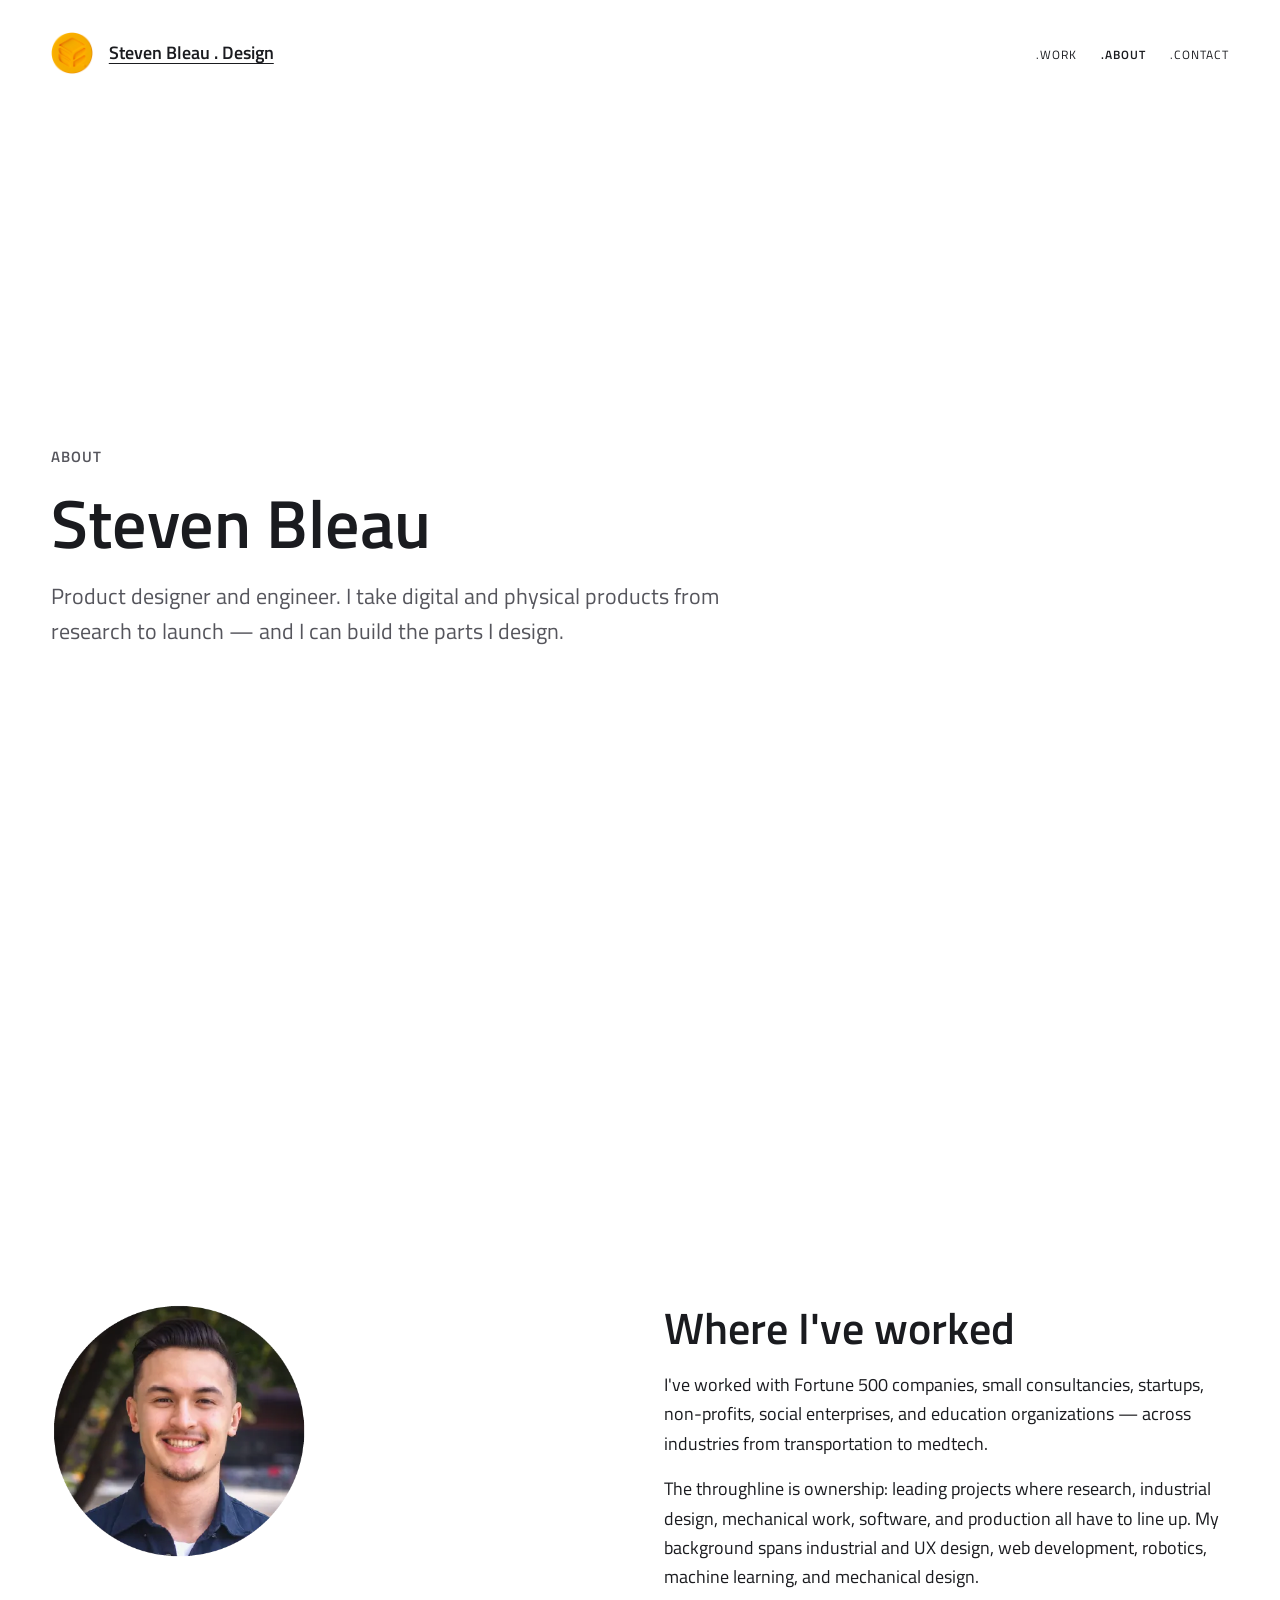
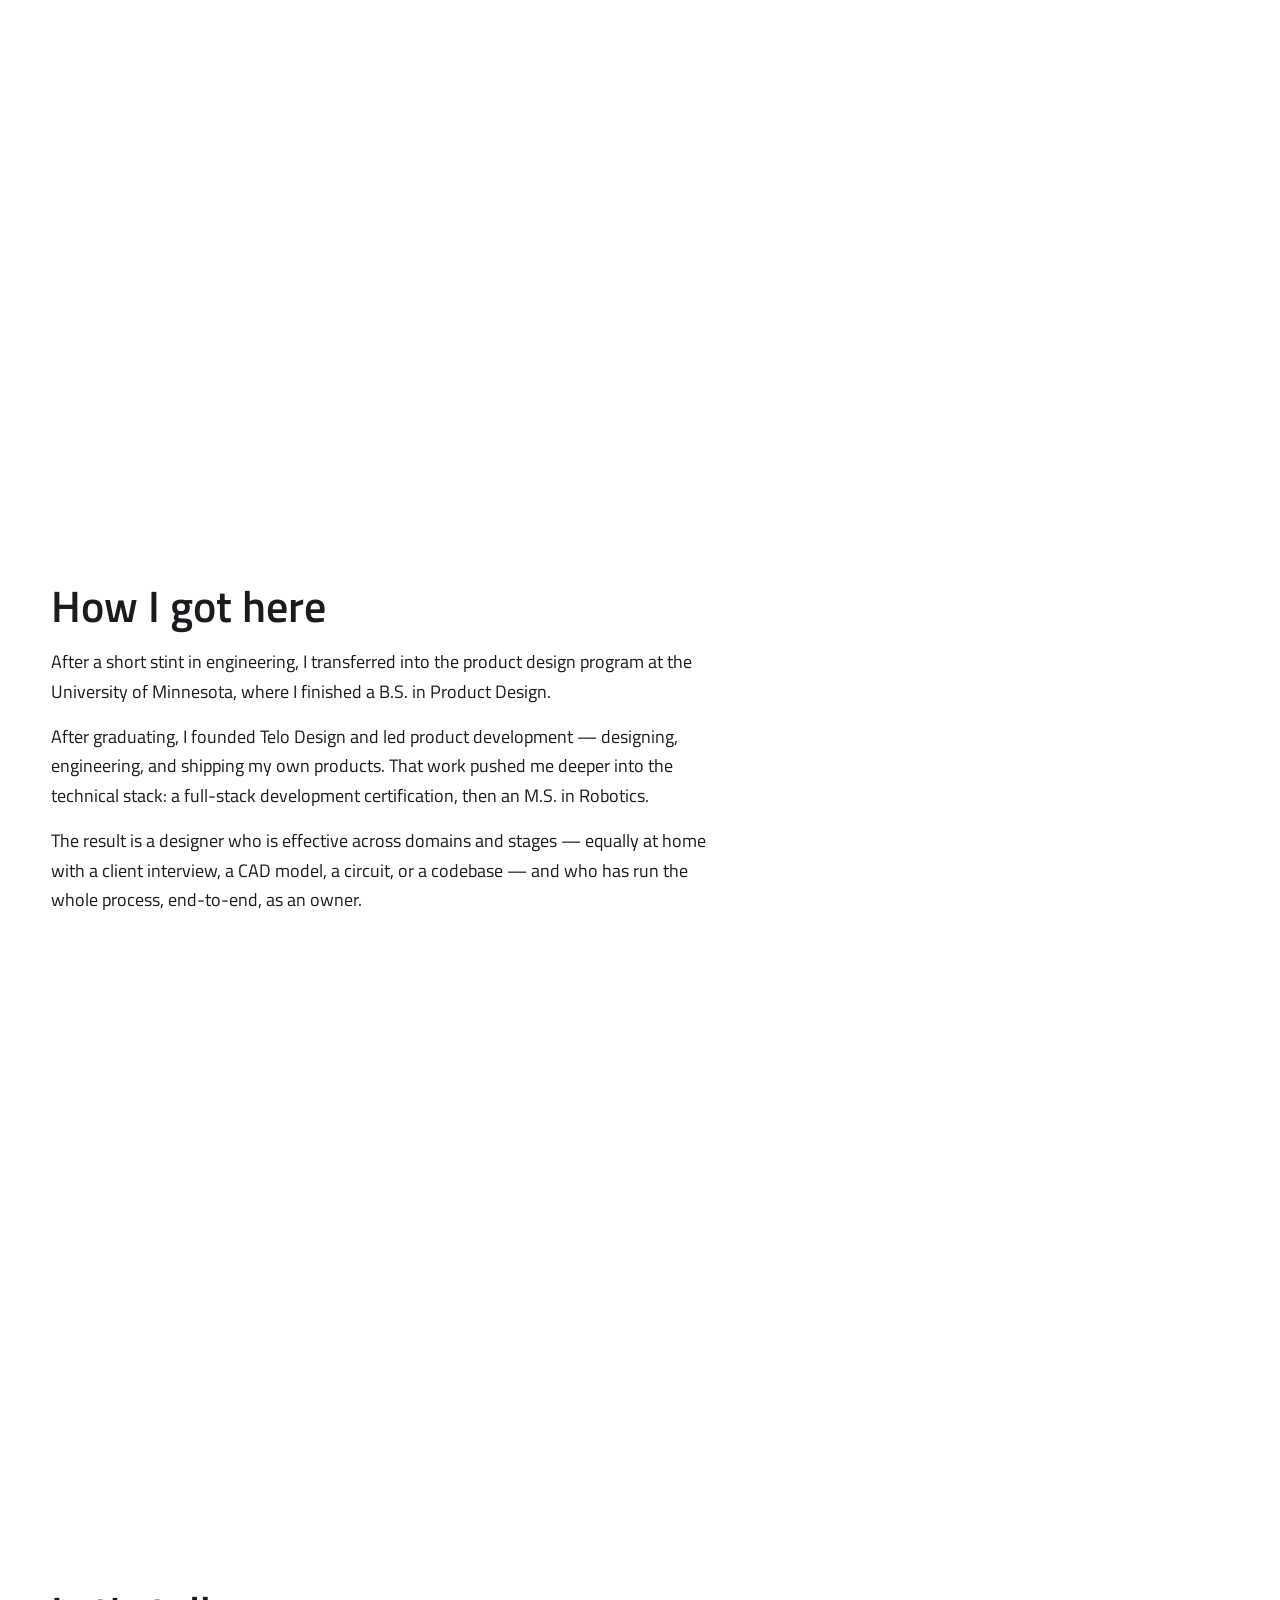
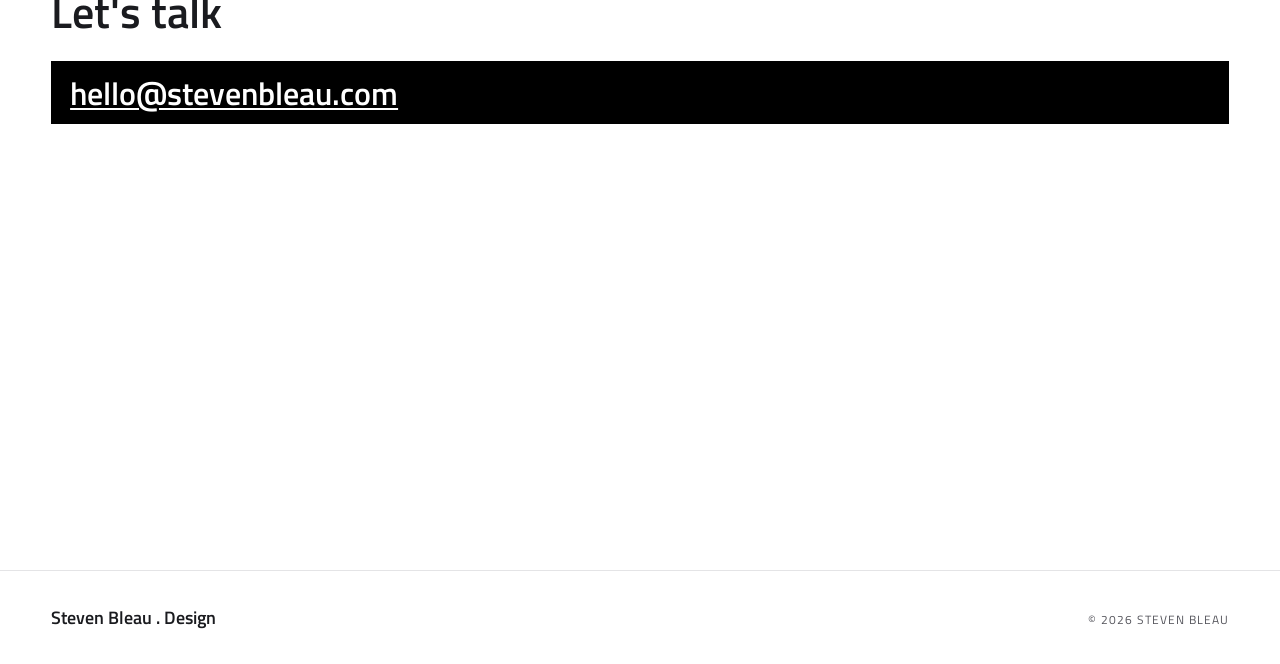
==== work/_archive/about-page/index.html @ 45e0d893 "Add new case studies and resources for Makerspaces Program and Y-Cane - Introduced new images for ca" ====
<!doctype html>
<html lang="en">
<head>
  <meta charset="utf-8">
  <meta name="viewport" content="width=device-width, initial-scale=1">
  <title>About — Steven Bleau</title>
  <meta name="description" content="Steven Bleau: product designer and engineer with a B.S. in Product Design, full-stack development certification, and an M.S. in Robotics. Founder of Telo Design.">
  <link rel="canonical" href="https://stevenbleau.com/about/">
  <meta name="theme-color" media="(prefers-color-scheme: light)" content="#ffffff">
  <meta name="theme-color" media="(prefers-color-scheme: dark)" content="#121114">
  <link rel="icon" type="image/webp" href="/assets/ui/logo.webp">
  <link rel="apple-touch-icon" href="/assets/ui/logo.webp">
  <meta property="og:type" content="profile">
  <meta property="og:site_name" content="Steven Bleau">
  <meta property="og:url" content="https://stevenbleau.com/about/">
  <meta property="og:title" content="About — Steven Bleau">
  <meta property="og:description" content="Product designer and engineer: B.S. Product Design, full-stack development, M.S. Robotics. Founder of Telo Design.">
  <meta property="og:image" content="https://stevenbleau.com/og-image.jpg">
  <meta name="twitter:card" content="summary_large_image">
  <link rel="preconnect" href="https://fonts.googleapis.com">
  <link rel="preconnect" href="https://fonts.gstatic.com" crossorigin>
  <link rel="stylesheet" href="https://fonts.googleapis.com/css2?family=Titillium+Web:wght@400;600&display=swap">
  <link rel="stylesheet" href="/css/style.css?v=3">
  <script src="/js/main.js?v=3" defer></script>
</head>
<body>
  <a class="skip-link" href="#main">Skip to content</a>

  <div class="wrap">
    <header class="site-header">
      <a class="wordmark" href="/">
        <img class="wordmark-mark" src="/assets/ui/logo.webp" width="180" height="180" alt="">
        <span>Steven Bleau . Design</span>
      </a>
      <nav class="site-nav" aria-label="Main">
        <ul>
          <li><a href="/#work">Work</a></li>
          <li><a href="/about/" aria-current="page">About</a></li>
          <li><a href="/#contact">Contact</a></li>
        </ul>
      </nav>
    </header>
  </div>

  <main id="main">
    <div class="wrap">
      <section class="hero">
        <p class="eyebrow">About</p>
        <h1>Steven Bleau</h1>
        <p class="lede">Product designer and engineer. I take digital and physical products from research to launch — and I can build the parts I design.</p>
      </section>

      <section aria-labelledby="career-title">
        <div class="split">
          <img class="portrait" src="/assets/ui/headshot.webp" width="401" height="401" loading="lazy"
               alt="Portrait of Steven Bleau">
          <div class="measure">
            <h2 id="career-title">Where I've worked</h2>
            <p>I've worked with Fortune 500 companies, small consultancies, startups, non-profits, social enterprises, and education organizations — across industries from transportation to medtech.</p>
            <p>The throughline is ownership: leading projects where research, industrial design, mechanical work, software, and production all have to line up. My background spans industrial and UX design, web development, robotics, machine learning, and mechanical design.</p>
          </div>
        </div>
      </section>

      <section aria-labelledby="path-title">
        <div class="measure">
          <h2 id="path-title">How I got here</h2>
          <p>After a short stint in engineering, I transferred into the product design program at the University of Minnesota, where I finished a B.S. in Product Design.</p>
          <p>After graduating, I founded Telo Design and led product development — designing, engineering, and shipping my own products. That work pushed me deeper into the technical stack: a full-stack development certification, then an M.S. in Robotics.</p>
          <p>The result is a designer who is effective across domains and stages — equally at home with a client interview, a CAD model, a circuit, or a codebase — and who has run the whole process, end-to-end, as an owner.</p>
        </div>
      </section>

      <section class="contact" aria-labelledby="contact-title">
        <h2 id="contact-title">Let's talk</h2>
        <!-- TODO: confirm preferred contact address -->
        <a class="big-link" href="mailto:hello@stevenbleau.com?subject=Saying%20hello">hello@stevenbleau.com</a>
      </section>
    </div>
  </main>

  <footer class="site-footer">
    <div class="wrap">
      <span class="wordmark">Steven Bleau . Design</span>
      <span class="meta">&copy; <span data-year>2026</span> Steven Bleau</span>
    </div>
  </footer>
</body>
</html>
---- css/style.css ----
/* Steven Bleau — Design
   Single stylesheet. Tokens in :root. 8px spacing scale. Titillium Web.
   Visual language matched to stevenbleau.design: monochrome black-on-white,
   square corners, gold (#f2a902) only on black surfaces (AA on black, not on white).
   Dark mode via prefers-color-scheme. Breakpoints only where content breaks. */

/* ---- Tokens ---- */
:root {
  --bg: #ffffff;
  --bg-raised: #ffffff;
  --fg: #1a1b1f;
  --muted: #55555c;
  --line: #e4e4e6;
  --block: #000000;      /* solid black panels (typed lines, buttons) */
  --block-fg: #ffffff;
  --gold: #f2a902;       /* only on --block or dark bg — fails AA on white */
  --accent: #1a1b1f;     /* links match text, underlined (live-site behavior) */

  /* 8px spacing scale */
  --s1: 0.5rem;
  --s2: 1rem;
  --s3: 1.5rem;
  --s4: 2rem;
  --s6: 3rem;
  --s8: 4rem;
  --s12: 6rem;

  /* Fluid type scale */
  --fs--1: clamp(0.84rem, 0.8rem + 0.15vw, 0.95rem);
  /* Small uppercase labels (nav, eyebrows, CTAs). 12px at the reference's
     ~1500px design width, scaling up so it stays legible on a large display. */
  --fs-label: clamp(0.75rem, 0.8vw, 1rem);
  --fs-0:  clamp(1rem, 0.95rem + 0.25vw, 1.1875rem);
  --fs-1:  clamp(1.2rem, 1.1rem + 0.4vw, 1.4rem);
  --fs-2:  clamp(1.45rem, 1.25rem + 0.9vw, 2rem);
  --fs-3:  clamp(1.8rem, 1.4rem + 1.8vw, 2.75rem);
  --fs-display: clamp(2.6rem, 1.9rem + 3.4vw, 4.25rem);

  --font-sans: "Titillium Web", system-ui, -apple-system, "Segoe UI", Roboto, "Helvetica Neue", Arial, sans-serif;
  --radius: 0;
  --wrap: 96rem; /* cards land ~744px, close to their 720px source width */
  /* 5rem = the 80px the reference site pads its header from the viewport edge */
  --gutter: clamp(1.25rem, 4vw, 5rem);
}

@media (prefers-color-scheme: dark) {
  :root {
    --bg: #121114;
    --bg-raised: #1a191e;
    --fg: #eceae6;
    --muted: #a3a0ab;
    --line: #2c2a32;
    --accent: #eceae6;
  }
}

/* ---- Base ---- */
*,
*::before,
*::after { box-sizing: border-box; }

html {
  -webkit-text-size-adjust: 100%;
}

html.js { scroll-behavior: smooth; scroll-snap-type: y mandatory; }

body {
  margin: 0;
  font-family: var(--font-sans);
  font-size: var(--fs-0);
  line-height: 1.6;
  color: var(--fg);
  background: var(--bg);
  -webkit-font-smoothing: antialiased;
}

h1, h2, h3, h4 {
  font-weight: 600;
  line-height: 1.15;
  text-wrap: balance;
  margin-block: 0 var(--s2);
}

h1 { font-size: var(--fs-display); }
h2 { font-size: var(--fs-3); }
h3 { font-size: var(--fs-2); }

p {
  margin-block: 0 var(--s2);
  text-wrap: pretty;
}

img {
  display: block;
  max-width: 100%;
  height: auto;
}

a {
  color: var(--accent);
  text-decoration: underline;
  text-decoration-thickness: 1px;
  text-underline-offset: 0.2em;
}

a:hover { text-decoration-thickness: 2px; }

:focus-visible {
  outline: 2px solid var(--fg);
  outline-offset: 3px;
}

::selection { background: var(--gold); color: #000; }

ul[class], ol[class] {
  list-style: none;
  margin: 0;
  padding: 0;
}

/* ---- Utilities ---- */
/* One centred column shared by header, content and footer, so everything sits
   on the same two alignment lines and leftover space is split evenly. Capped
   rather than full-bleed: on a very wide display an uncapped grid stretches the
   cards past their source image width and the prose past a readable measure.
   Only .hero-collage deliberately bleeds past this. */
.wrap {
  max-width: calc(var(--wrap) + var(--gutter) * 2);
  margin-inline: auto;
  padding-inline: var(--gutter);
}

/* Header and footer bars span the full viewport, one --gutter from each edge.
   The nav sits hard right; the brand lockup now floats bottom-right as a
   fixed widget. They deliberately do NOT share the content column's alignment
   line; the bars frame the page, the column holds the reading content. */
.wrap--bleed { max-width: none; }

.measure { max-width: 68ch; }

.visually-hidden {
  position: absolute;
  width: 1px; height: 1px;
  margin: -1px; padding: 0;
  overflow: hidden;
  clip: rect(0 0 0 0);
  white-space: nowrap;
  border: 0;
}

.eyebrow {
  font-size: var(--fs--1);
  font-weight: 600;
  letter-spacing: 1px;
  text-transform: uppercase;
  color: var(--muted);
  margin-block: 0 var(--s2);
}

.lede {
  font-size: var(--fs-1);
  color: var(--muted);
  max-width: 58ch;
}

.meta {
  font-size: var(--fs--1);
  color: var(--muted);
}

.skip-link {
  position: absolute;
  inset-inline-start: var(--s2);
  inset-block-start: -100%;
  background: var(--block);
  color: var(--block-fg);
  padding: var(--s1) var(--s2);
  z-index: 10;
}

.skip-link:focus { inset-block-start: var(--s2); }

/* ---- Header ---- */
/* The landing page has no header bar: navigation is the right-edge dot menu
   and the floating brand widget. Archived case-study pages still render the
   classic header (wordmark left, nav right); their styles live below. */
.site-header {
  display: flex;
  align-items: center;
  justify-content: space-between;
  flex-wrap: wrap;
  gap: var(--s1) var(--s3);
  padding-block: var(--s4);
}

/* Legacy header/footer lockup — used by the archived case pages. */
.wordmark {
  font-size: var(--fs-0);
  font-weight: 600; /* Titillium Web has no 500; 600 is its medium/semibold step */
  color: var(--fg);
  text-decoration: underline;
  text-decoration-thickness: 1px;
  text-underline-offset: 0.2em;
}

span.wordmark { text-decoration: none; }

a.wordmark {
  display: inline-flex;
  align-items: center;
  gap: var(--s2);
  text-decoration: none;
}

.wordmark-mark {
  width: clamp(2.25rem, 3.25vw, 4rem); /* ~56px at 1728 */
  height: auto;
  flex-shrink: 0;
}

a.wordmark span {
  text-decoration: underline;
  text-decoration-thickness: 1px;
  text-underline-offset: 0.2em;
}

a.wordmark:hover span { text-decoration-thickness: 2px; }

/* ---- Floating brand widget (bottom right, always visible) ---- */
/* Logo + "Steven Bleau . Design", locked to a fixed spot at the viewport's
   bottom-right corner. The gold mark floats free; the black box with white
   text belongs to the wordmark only, in the same language as the typed hero
   lines. Past the hero the wordmark condenses away (js/main.js toggles
   .is-condensed on scroll) and the mark alone keeps floating there; hovering
   or focusing the condensed mark expands the wordmark back out; clicking
   jumps home to the work gallery. */
.brand-float {
  --brand-logo-w: clamp(2.4rem, 3vw, 3rem);
  position: fixed;
  /* Shift the widget toward the edge so the logo's CENTER sits on the same
     line as the 14px dots' center (inset-end + half the logo width = gutter
     + half a dot). The expanded wordmark box simply extends leftward. */
  inset-inline-end: calc(var(--gutter) - var(--brand-logo-w) / 2 + 7px);
  inset-block-end: var(--gutter);
  z-index: 7;
  display: inline-flex;
  align-items: center;
  text-decoration: none;
}

.brand-float-mark {
  width: var(--brand-logo-w);
  height: auto;
  flex-shrink: 0;
  /* The mark sits over arbitrary page content (collage tiles, photos).
     A tight ring in the page bg color keeps it readable on any backdrop. */
  border-radius: 50%;
  box-shadow: 0 0 0 2px var(--bg);
}

.brand-float-text {
  display: inline-block;
  overflow: hidden;
  white-space: nowrap;
  max-width: 22em;
  opacity: 1;
  margin-inline-start: 0.6em;
  background: var(--block);
  color: var(--block-fg);
  font-size: var(--fs-0);
  font-weight: 600; /* Titillium Web has no 500; 600 is its medium/semibold step */
  padding: 0.2em 0.6em;
  text-decoration: underline;
  text-decoration-thickness: 0.06em;
  text-underline-offset: 0.08em;
  transition: max-width 0.35s ease, opacity 0.25s ease, margin-inline-start 0.35s ease, padding 0.35s ease;
}

/* Condensed: the wordmark and its box slide out, leaving only the mark. */
.brand-float.is-condensed .brand-float-text {
  max-width: 0;
  opacity: 0;
  margin-inline-start: 0;
  padding-inline: 0;
}

/* Hovering the floating mark expands the wordmark back out (same gold-on-black
   hover as the typed hero links). */
.brand-float:hover .brand-float-text,
.brand-float:focus-visible .brand-float-text {
  max-width: 22em;
  opacity: 1;
  margin-inline-start: 0.6em;
  padding-inline: 0.6em;
  color: var(--gold);
}

/* Over the hero collage the widget sits on top of the browsing dots. */
@media (max-width: 52rem) {
  .brand-float { --brand-logo-w: 2.25rem; }
}

.site-nav ul {
  display: flex;
  gap: var(--s3);
  list-style: none;
  margin: 0;
  padding: 0;
}

/* Near-black at weight 500, matching the reference — uppercase at this size is
   hard to read in the muted grey. Hover underlines rather than changing weight,
   which would shift the layout. */
.site-nav a {
  font-size: var(--fs-label);
  font-weight: 500;
  letter-spacing: 1px;
  text-transform: uppercase;
  color: var(--fg);
  text-decoration: none;
}

.site-nav a::before { content: "."; }

.site-nav a[aria-current="page"] { font-weight: 600; }

.site-nav a:hover,
.site-nav a:focus-visible {
  text-decoration: underline;
  text-decoration-thickness: 1px;
  text-underline-offset: 0.3em;
}

/* Five nav items need a tighter rhythm on small screens. */
@media (max-width: 52rem) {
  .site-nav ul { gap: var(--s2); }
}

/* ---- Sections ---- */
section { padding-block: var(--s6); }

/* Full-screen snap sections: each section fills the viewport and the page
   snaps section-to-section (scroll-snap-stop: always gives the threshold —
   a small scroll pops to the next section instead of drifting). The header
   overlays the hero and scrolls away with it, like the reference site. */
body > .wrap--bleed:first-of-type .site-header {
  position: absolute;
  inset-inline: 0;
  inset-block-start: 0;
  z-index: 5;
  padding-inline: var(--gutter);
}

.hero-collage,
main .wrap > section {
  scroll-snap-align: start;
  scroll-snap-stop: always;
}

.site-footer { scroll-snap-align: end; }

main .wrap > section {
  display: flex;
  flex-direction: column;
  justify-content: center;
  justify-content: safe center;
  min-height: 100vh;
  min-height: 100dvh;
}

/* ---- Horizontal snap rows ---- */
/* Card lists inside full-screen sections scroll sideways with a snap threshold
   and peek: neighbors are scaled/ducked back, the centered card pops toward
   the viewer (js/main.js toggles .is-focus via IntersectionObserver; with no
   JS everything renders at full size in a plain grid/stack). */
.work-list.work-list--h,
.edu.edu--h {
  display: flex;
  grid-template-columns: none;
  gap: var(--s6);
  overflow-x: auto;
  overscroll-behavior-x: contain;
  scroll-snap-type: x mandatory;
  scrollbar-width: none;
  padding-inline: calc((100% - var(--item-w)) / 2);
  padding-block: var(--s2);
}

.work-list--h { --item-w: min(64rem, 86vw); }
.edu--h { --item-w: min(26rem, 78vw); }

/* Slot pager (js/main.js builds one slot per card): click a slot to flip the
   strip to that card; the centered card's slot stays filled. offsetLeft is
   measured against the list, so it becomes the positioning ancestor. */
.work-list--h,
.edu--h { position: relative; }

.hsnap-slots {
  display: flex;
  justify-content: center;
  gap: 8px;
  margin-block-start: var(--s2);
}

.hsnap-slot {
  width: 40px;
  height: 6px;
  padding: 0;
  border: 1px solid var(--line);
  background: transparent;
  border-radius: var(--radius);
  cursor: pointer;
  transition: background 0.2s ease, border-color 0.2s ease;
}

.hsnap-slot.is-active {
  background: var(--block);
  border-color: var(--block);
}

.hsnap-slot:hover { border-color: var(--fg); }

.work-list--h::-webkit-scrollbar,
.edu--h::-webkit-scrollbar { display: none; }

.work-list--h > li,
.edu--h > li {
  flex: 0 0 var(--item-w);
  scroll-snap-align: center;
  transform: scale(0.88);
  opacity: 0.45;
  transition: transform 0.35s ease, opacity 0.35s ease;
}

.work-list--h > li.is-focus,
.edu--h > li.is-focus {
  transform: scale(1);
  opacity: 1;
}

/* Inside the snap row, work cards are always plate-beside-text at roomy widths. */
@media (min-width: 56rem) {
  .work-list--h .work-entry { grid-template-columns: 1fr 1fr; }
}

/* Focus ring on the keyboard-scrollable strip. */
.work-list--h:focus-visible,
.edu--h:focus-visible { outline: 2px solid var(--fg); outline-offset: 4px; }

/* ---- Hero: typed lines over full-bleed collage ---- */
/* Proportions taken from the reference site, which is laid out for a ~1500px
   viewport: 300x200 tiles, 5px gaps, 3 rows, 56px type, type 98px below the
   grid. Those are fixed pixels there, so the hero shrinks away on a large
   display. Here --tile-w drives all of them instead, so the composition is
   identical to the reference at 1500px and holds its proportions at any width.
   Every ratio below is literally <reference px> / 300. */
.hero-collage {
  --tile-w: clamp(260px, 20vw, 480px);
  --tile-gap: 5px;
  position: relative;
  height: 100vh;
  height: 100dvh;
  overflow: hidden;
  padding-block: 0;
}

/* Column-flow grid in a hidden-scrollbar strip: scrolls horizontally by
   touch/trackpad natively; main.js adds slow auto-scroll + mouse drag.
   The three rows share the hero's viewport height evenly, so the collage
   always fills the screen; images cover-crop into the resulting tiles. */
.collage {
  display: grid;
  grid-auto-flow: column;
  grid-template-rows: repeat(3, 1fr);
  grid-auto-columns: var(--tile-w);
  gap: var(--tile-gap);
  height: 100%;
  overflow-x: auto;
  overflow-y: hidden; /* tiles pop on hover; keep the strip from gaining a vertical scroll range */
  overscroll-behavior-x: contain;
  scrollbar-width: none;
}

.collage::-webkit-scrollbar { display: none; }

html.js .collage { cursor: grab; }
html.js .collage.dragging { cursor: grabbing; }

/* Mouse-accessible scrollbar for the continuous collage strip (js/main.js
   builds the thumb and keeps it synced with the auto-scroll + drag state). */
.hsb {
  position: absolute;
  inset-inline: var(--gutter);
  inset-block-end: var(--s1);
  height: 10px;
  background: rgba(0, 0, 0, 0.35);
  box-shadow: inset 0 0 0 1px rgba(255, 255, 255, 0.35);
  z-index: 4;
  cursor: pointer;
}

.hsb-thumb {
  height: 100%;
  min-width: 24px;
  background: var(--block-fg);
  cursor: grab;
}

.collage img {
  width: 100%;
  height: 100%;
  object-fit: cover;
  transition: transform 0.28s cubic-bezier(0.22, 1, 0.36, 1);
}

/* Gallery tiles: hover expands the shot a bit out of its cell; a tap/click
   opens the post modal (js/main.js). Drag-scroll still wins over a click. */
html.js .collage img { cursor: pointer; }

html.js .collage img:hover {
  position: relative;
  z-index: 2;
  transform: scale(1.045);
}

/* ---- Gallery post modal (Instagram-style) ---- */
.post-modal {
  position: fixed;
  inset: 0;
  z-index: 20;
  display: grid;
  place-items: center;
  padding: var(--gutter);
  background: rgba(0, 0, 0, 0.72);
  opacity: 0;
  transition: opacity 0.28s ease;
}

.post-modal.is-open { opacity: 1; }

.post-modal[hidden] { display: none; }

html.modal-open { overflow: hidden; }

.post-card {
  display: grid;
  grid-template-columns: minmax(0, 1.7fr) minmax(15rem, 1fr);
  width: min(64rem, 94vw);
  max-height: 90vh;
  background: var(--bg-raised);
  border: 1px solid var(--line);
  box-shadow: 0 24px 64px rgba(0, 0, 0, 0.35);
  transform: scale(0.965) translateY(14px);
  transition: transform 0.34s cubic-bezier(0.22, 1, 0.36, 1);
}

.post-modal.is-open .post-card { transform: none; }

.post-media {
  display: grid;
  place-items: center;
  background: #0b0b0d;
  min-width: 0;
}

.post-media img {
  width: 100%;
  height: 100%;
  max-height: 90vh;
  object-fit: contain;
}

.post-caption {
  display: flex;
  flex-direction: column;
  gap: var(--s2);
  padding: var(--s3);
  overflow: auto;
}

.post-handle {
  display: flex;
  align-items: center;
  justify-content: space-between;
  gap: var(--s2);
  font-size: var(--fs--1);
  font-weight: 600;
  letter-spacing: 1px;
  text-transform: uppercase;
  border-bottom: 1px solid var(--line);
  padding-block-end: var(--s1);
}

.post-close {
  font: inherit;
  font-size: var(--fs-1);
  line-height: 1;
  cursor: pointer;
  background: none;
  color: var(--fg);
  border: 1px solid var(--fg);
  border-radius: var(--radius);
  padding: 0.1em 0.55em 0.18em;
}

.post-close:hover,
.post-close:focus-visible {
  background: var(--block);
  border-color: var(--block);
  color: var(--gold);
}

.post-title { font-size: var(--fs-1); font-weight: 600; margin: 0; }

.post-text { color: var(--muted); margin: 0; }

.post-index {
  margin-block-start: auto;
  padding-block-start: var(--s2);
  font-size: var(--fs--1);
  letter-spacing: 1px;
  text-transform: uppercase;
  color: var(--muted);
}

@media (max-width: 40rem) {
  .post-card { grid-template-columns: 1fr; }
  .post-media img { max-height: 46vh; }
}

/* Reference geometry: block left edge at 35vw (tracks the viewport at every
   width — the old 28rem cap is what made it drift left on large displays),
   98px down from the top of the grid (98/300 of the tile width). */
.hero-type {
  position: absolute;
  /* Above the collage tiles' hover pop (z-index: 2 on .collage img): the
     typed lines always paint over expanded shots. Dots (6), brand widget
     (7), and the post modal (20) sit above it in turn. */
  z-index: 3;
  inset-block-start: calc(var(--tile-w) * 0.3267);
  inset-inline-start: 35vw;
  pointer-events: none; /* let drags through the transparent overlay box */
  transition: transform 0.35s ease, opacity 0.35s ease;
  transform-origin: center; /* browsing fade collapses into itself, in place */
}

/* Manual horizontal browsing of the collage clears the overlay type for
   good (js/main.js adds .browsing on the first wheel/touch/drag; nothing
   removes it until reload). The dot menu lives at the right edge
   permanently, not only while browsing. */
.hero-collage.browsing .hero-type {
  transform: scale(0.42);
  opacity: 0;
  pointer-events: none;
}

/* The lines opt back in for clicks normally; once faded for good they must
   not stay as invisible ghost-links over the collage. */
.hero-collage.browsing .typed-line { pointer-events: none; }

/* Pinned to the viewport's right edge and visible at all times, so the
   section jumps stay reachable anywhere on the page (same floating treatment
   as the brand widget). The bg ring keeps them legible over collage tiles. */
.dot-nav {
  position: fixed;
  inset-inline-end: var(--gutter);
  inset-block-start: 50%;
  translate: 0 -50%;
  z-index: 6;
  display: flex;
  flex-direction: column;
  gap: var(--s2);
}

.dot-nav a {
  display: block;
  width: 14px;
  height: 14px;
  border: 2px solid var(--fg);
  border-radius: 50%;
  background: var(--bg);
  text-decoration: none;
  opacity: 1;
  box-shadow: 0 0 0 2px var(--bg);
  transition: background 0.15s ease, border-color 0.15s ease, box-shadow 0.15s ease;
}

.dot-nav a:hover,
.dot-nav a:focus-visible {
  background: var(--fg);
  outline: none;
  box-shadow: 0 0 0 3px var(--bg), 0 0 0 5px var(--gold);
}

/* Current section (js/main.js scroll-spy marks the dot, click sets it too). */
.dot-nav a.is-active {
  background: var(--fg);
  box-shadow: 0 0 0 2px var(--bg), 0 0 0 4px var(--gold);
}

.hero-type .typed-line { pointer-events: auto; }

.typed {
  font-size: calc(var(--tile-w) * 0.1867); /* 56px at the reference's 300px tile */
  line-height: 1.4;
  color: var(--block-fg);
}

.typed-line {
  display: block;
  width: fit-content;
  background: var(--block);
  color: var(--block-fg);
  padding: 0.2em 0.6em;
  margin-block-end: 0.2em;
  text-decoration: none;
}

/* main.js sets [hidden] on lines it hasn't typed yet. Without this the rule
   above wins — author `display: block` beats the UA sheet's `[hidden]
   { display: none }` at equal specificity — and each pending line renders as
   an empty black box the size of its own padding. */
.typed-line[hidden] { display: none; }

a.typed-line {
  text-decoration: underline;
  text-decoration-thickness: 0.06em;
  text-underline-offset: 0.08em;
}

a.typed-line:hover,
a.typed-line:focus-visible {
  color: var(--gold);
  text-decoration-thickness: 0.1em;
}

a.typed-line:focus-visible {
  outline: none;
  box-shadow: inset 0 0 0 2px var(--gold);
}

.cursor::after {
  content: "|";
  animation: blink 0.8s infinite;
}

@keyframes blink {
  0%, 50% { opacity: 1; }
  51%, 100% { opacity: 0; }
}

/* Below ~832px there isn't room for a 35vw indent plus the longest line
   ("See what I've been up to" at 56px), so the type moves to the gutter and
   steps down proportionally to the viewport. */
@media (max-width: 52rem) {
  .hero-type { inset-inline-start: var(--gutter); }
  .typed { font-size: clamp(1.15rem, 6vw, 2.5rem); }
}

@media (max-width: 26rem) {
  .typed { font-size: clamp(1rem, 5.4vw, 1.6rem); }
}

/* ---- Buttons: black blocks, gold on hover (live-site language) ---- */
.hero-actions {
  display: flex;
  flex-wrap: wrap;
  gap: var(--s2);
  margin-block-start: var(--s4);
}

.btn {
  display: inline-block;
  font-weight: 600;
  text-decoration: none;
  padding: var(--s1) var(--s3);
  border: 1px solid var(--fg);
  color: var(--fg);
  background: var(--bg-raised);
}

.btn:hover { color: var(--gold); background: var(--block); border-color: var(--block); }

.btn--primary {
  background: var(--block);
  border-color: var(--block);
  color: var(--block-fg);
}

.btn--primary:hover { color: var(--gold); }

/* ---- Work showcase: stacked feature entries, one per case study ---- */
.work-list {
  display: grid;
  gap: var(--s8);
  margin-block-start: var(--s4);
}

.work-entry {
  display: grid;
  gap: var(--s3) var(--s6);
  align-items: center;
  color: inherit;
  text-decoration: none;
}

/* Mid widths: one card per row, image beside text. */
@media (min-width: 56rem) and (max-width: 74.99rem) {
  .work-entry { grid-template-columns: 3fr 2fr; }
}

/* Wide screens: 2-up card grid, so 4 entries read as 2x2 rather than 1x4.
   Each card stacks (image over text) since it's now only half the width. */
@media (min-width: 75rem) {
  .work-list {
    grid-template-columns: repeat(2, 1fr);
    gap: var(--s8) var(--s6);
  }
}

/* Direct child only — the logo inside .work-plate must not be cover-cropped. */
.work-entry > img {
  width: 100%;
  aspect-ratio: 3 / 2;
  object-fit: cover;
}

/* Logo plate: stands in for a cover image on gated entries. */
.work-plate {
  display: grid;
  place-items: center;
  aspect-ratio: 3 / 2;
  padding: 12%;
  background: #f1f1f3;
}

.work-plate--dark { background: #141414; }

.work-plate img {
  width: 100%;
  max-width: 22rem;
  height: auto;
}


.work-index {
  display: block;
  font-size: var(--fs-label);
  font-weight: 600;
  letter-spacing: 1px;
  text-transform: uppercase;
  color: var(--muted);
  margin-block-end: var(--s2);
}

.work-entry h3 {
  font-size: var(--fs-2);
  margin-block-end: var(--s2);
}

.work-entry .block {
  display: inline-block;
  background: var(--block);
  color: var(--block-fg);
  padding: 0.2em 0.6em;
  margin-inline-start: -0.6em; /* optically align text with the column edge */
}

.work-entry:hover .block,
.work-entry:focus-visible .block { color: var(--gold); }

.work-snapshot {
  display: block;
  color: var(--muted);
  max-width: 44ch;
  margin-block-end: var(--s3);
}

.work-cta {
  font-size: var(--fs-label);
  font-weight: 600;
  letter-spacing: 1px;
  text-transform: uppercase;
  color: var(--muted);
  text-decoration: underline;
  text-decoration-thickness: 1px;
  text-underline-offset: 0.2em;
}

.work-cta::before { content: "."; }

.work-entry:hover .work-cta { color: var(--fg); }

/* Text plate: stands in for a cover image where no public imagery exists. */
.work-plate--text { background: var(--block); }

.work-plate--text .plate-mark {
  font-size: var(--fs-2);
  font-weight: 600;
  letter-spacing: 2px;
  text-transform: uppercase;
  color: var(--block-fg);
}

/* Inline external link on non-card entries (e.g. live Telo site). */
.work-link {
  font-size: var(--fs-label);
  font-weight: 600;
  letter-spacing: 1px;
  text-transform: uppercase;
  color: var(--accent);
  text-decoration: underline;
  text-decoration-thickness: 1px;
  text-underline-offset: 0.2em;
}

.work-link:hover { text-decoration-thickness: 2px; }

/* ---- Education ---- */
.edu {
  display: grid;
  gap: var(--s4);
  margin-block-start: var(--s4);
  counter-reset: edu;
}

@media (min-width: 60rem) {
  .edu {
    grid-template-columns: repeat(3, 1fr);
    gap: var(--s6);
  }
}

.edu-item {
  border-top: 2px solid var(--fg);
  padding-block-start: var(--s2);
}

.edu-step {
  font-size: var(--fs-label);
  font-weight: 600;
  letter-spacing: 1px;
  text-transform: uppercase;
  color: var(--muted);
  margin-block: 0 var(--s1);
}

.edu-item h3 {
  font-size: var(--fs-1);
  margin-block-end: var(--s1);
}

.edu-item .meta { margin-block-end: var(--s1); }

.edu-item p:last-child {
  color: var(--muted);
  margin-block-end: 0;
}

.edu-note {
  font-size: var(--fs-1);
  max-width: 68ch;
  margin-block: var(--s4) 0;
}

/* ---- About ---- */
.split {
  display: grid;
  grid-template-columns: repeat(auto-fit, minmax(min(100%, 24rem), 1fr));
  gap: var(--s6);
  align-items: start;
}

.portrait {
  width: min(16rem, 60%);
}

/* Education merged into About: breathe between the intro split and the
   "How I got to full stack" snap row. */
.split + h3 {
  margin-block-start: var(--s8);
  font-size: var(--fs-2);
}

/* ---- Case study (only archived pages; styles kept for re-use later) ---- */
.context {
  display: grid;
  grid-template-columns: repeat(auto-fit, minmax(min(100%, 13rem), 1fr));
  gap: var(--s2) var(--s4);
  border-block: 1px solid var(--line);
  padding-block: var(--s3);
  margin-block: var(--s4) var(--s6);
}

.context dt {
  font-size: var(--fs--1);
  font-weight: 600;
  letter-spacing: 1px;
  text-transform: uppercase;
  color: var(--muted);
}

.context dd {
  margin: var(--s1) 0 0;
}

.case figure {
  margin-block: var(--s6);
}

.case figure img {
  width: 100%;
  border: 1px solid var(--line);
}

/* Portrait product shots: cap the height so a tall render doesn't push the
   article off-screen, and centre it in the text column. */
.case img.portrait {
  width: auto;
  max-height: min(34rem, 70vh);
  margin-inline: auto;
}

.case figcaption {
  font-size: var(--fs--1);
  color: var(--muted);
  margin-block-start: var(--s1);
}

.todo {
  color: var(--muted);
  font-style: italic;
}

/* ---- Password gate (js/gate.js) ---- */
.gate {
  display: grid;
  gap: var(--s2);
  justify-items: start;
  max-width: 24rem;
  border-block: 1px solid var(--line);
  padding-block: var(--s4);
  margin-block: var(--s4) var(--s6);
}

.gate label {
  font-size: var(--fs-label);
  font-weight: 600;
  letter-spacing: 1px;
  text-transform: uppercase;
  color: var(--muted);
}

.gate input {
  width: 100%;
  font: inherit;
  color: var(--fg);
  background: var(--bg);
  border: 1px solid var(--fg);
  border-radius: var(--radius);
  padding: var(--s1) var(--s2);
}

.gate button {
  font: inherit;
  font-weight: 600;
  cursor: pointer;
  color: var(--block-fg);
  background: var(--block);
  border: 1px solid var(--block);
  border-radius: var(--radius);
  padding: var(--s1) var(--s3);
}

.gate button:hover,
.gate button:focus-visible { color: var(--gold); }

.gated:focus { outline: none; }

/* ---- Footer / contact / next-nav ---- */
.contact h2 { margin-block-end: var(--s1); }

.contact .big-link {
  display: inline-block;
  font-size: var(--fs-2);
  font-weight: 600;
  background: var(--block);
  color: var(--block-fg);
  padding: 0.2em 0.6em;
  margin-block-start: var(--s2);
  text-decoration-thickness: 0.06em;
  text-underline-offset: 0.08em;
}

.contact .big-link:hover,
.contact .big-link:focus-visible {
  color: var(--gold);
  text-decoration-thickness: 0.1em;
}

.contact .big-link:focus-visible {
  outline: none;
  box-shadow: inset 0 0 0 2px var(--gold);
}

.next-nav {
  display: grid;
  grid-template-columns: repeat(auto-fit, minmax(min(100%, 16rem), 1fr));
  gap: var(--s3);
  border-top: 1px solid var(--line);
  margin-block-start: var(--s8);
  padding-block-start: var(--s4);
}

.next-nav a {
  display: block;
  text-decoration: none;
  font-weight: 600;
  font-size: var(--fs-1);
}

.next-nav .meta { display: block; margin-block-end: var(--s1); }

.site-footer {
  border-top: 1px solid var(--line);
  margin-block-start: var(--s8);
  padding-block: var(--s4);
}

.site-footer .wrap {
  display: flex;
  align-items: baseline;
  justify-content: space-between;
  flex-wrap: wrap;
  gap: var(--s1) var(--s3);
}

.site-footer .meta {
  font-size: var(--fs-label);
  letter-spacing: 1px;
  text-transform: uppercase;
}

/* ---- Motion ---- */
@media (prefers-reduced-motion: reduce) {
  html.js { scroll-behavior: auto; }

  *,
  *::before,
  *::after {
    transition-duration: 0.01ms !important;
    animation-duration: 0.01ms !important;
    animation-iteration-count: 1 !important;
  }
}
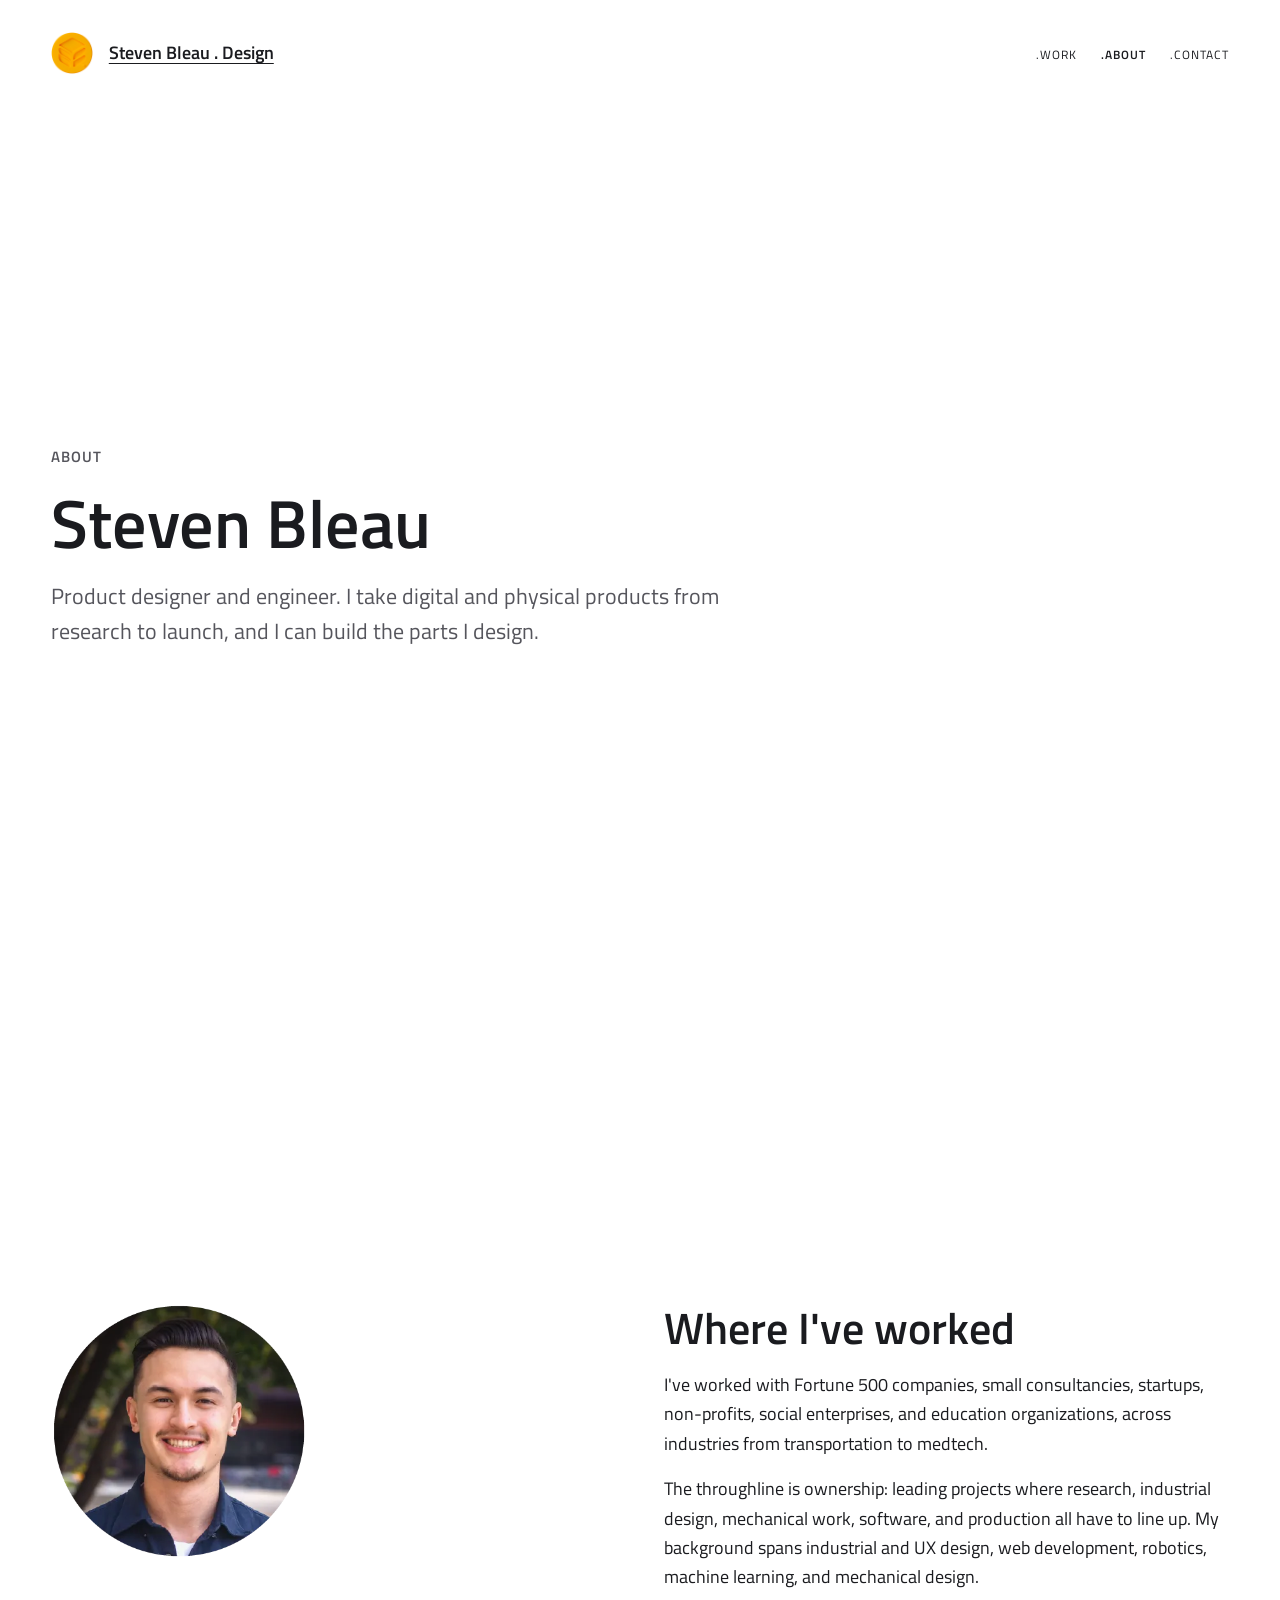
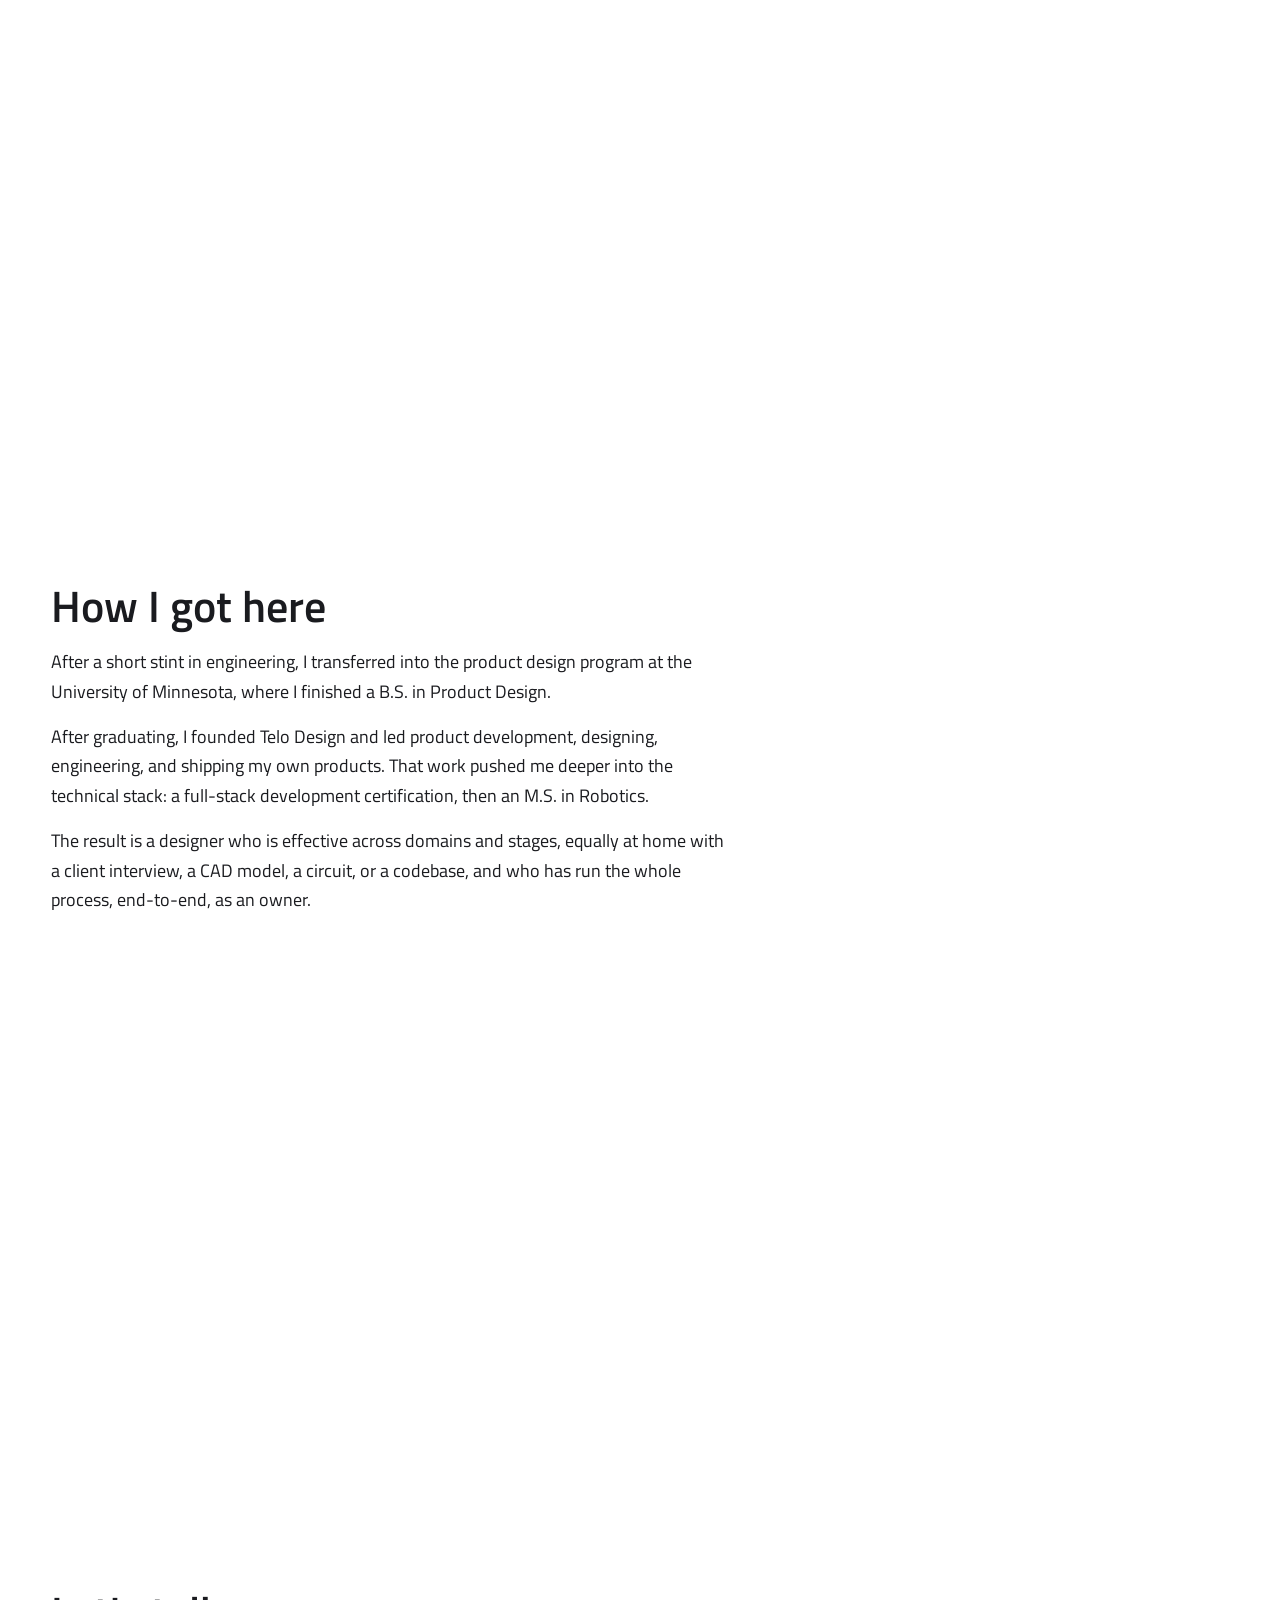
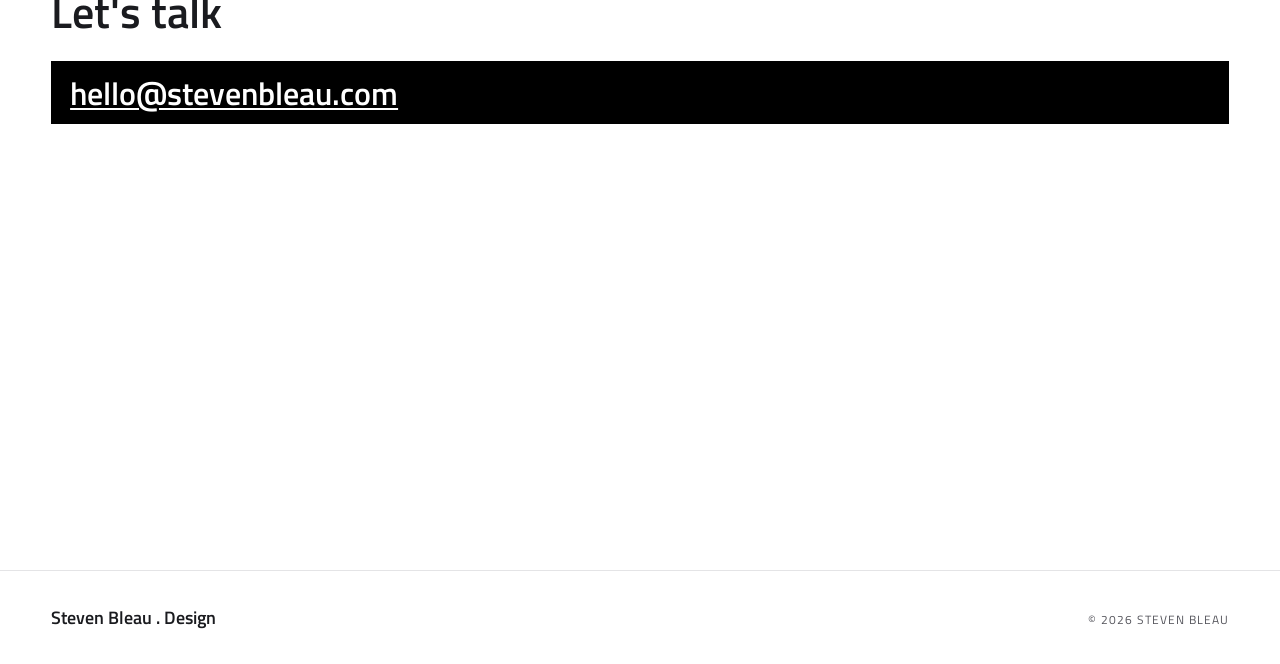
==== commit 656af0e3: "Replace em dashes across site copy with commas and middot title separators" ====
--- a/work/_archive/about-page/index.html
+++ b/work/_archive/about-page/index.html
@@ -3,40 +3,40 @@
 <head>
   <meta charset="utf-8">
   <meta name="viewport" content="width=device-width, initial-scale=1">
-  <title>About — Steven Bleau</title>
+  <title>About · Steven Bleau</title>
   <meta name="description" content="Steven Bleau: product designer and engineer with a B.S. in Product Design, full-stack development certification, and an M.S. in Robotics. Founder of Telo Design.">
   <link rel="canonical" href="https://stevenbleau.com/about/">
   <meta name="theme-color" media="(prefers-color-scheme: light)" content="#ffffff">
   <meta name="theme-color" media="(prefers-color-scheme: dark)" content="#121114">
-  <link rel="icon" type="image/webp" href="/assets/ui/logo.webp">
-  <link rel="apple-touch-icon" href="/assets/ui/logo.webp">
+  <link rel="icon" type="image/webp" href="../../../assets/ui/logo.webp">
+  <link rel="apple-touch-icon" href="../../../assets/ui/logo.webp">
   <meta property="og:type" content="profile">
   <meta property="og:site_name" content="Steven Bleau">
   <meta property="og:url" content="https://stevenbleau.com/about/">
-  <meta property="og:title" content="About — Steven Bleau">
+  <meta property="og:title" content="About · Steven Bleau">
   <meta property="og:description" content="Product designer and engineer: B.S. Product Design, full-stack development, M.S. Robotics. Founder of Telo Design.">
   <meta property="og:image" content="https://stevenbleau.com/og-image.jpg">
   <meta name="twitter:card" content="summary_large_image">
   <link rel="preconnect" href="https://fonts.googleapis.com">
   <link rel="preconnect" href="https://fonts.gstatic.com" crossorigin>
   <link rel="stylesheet" href="https://fonts.googleapis.com/css2?family=Titillium+Web:wght@400;600&display=swap">
-  <link rel="stylesheet" href="/css/style.css?v=3">
-  <script src="/js/main.js?v=3" defer></script>
+  <link rel="stylesheet" href="../../../css/style.css?v=3">
+  <script src="../../../js/main.js?v=3" defer></script>
 </head>
 <body>
   <a class="skip-link" href="#main">Skip to content</a>
 
   <div class="wrap">
     <header class="site-header">
-      <a class="wordmark" href="/">
-        <img class="wordmark-mark" src="/assets/ui/logo.webp" width="180" height="180" alt="">
+      <a class="wordmark" href="../../../index.html">
+        <img class="wordmark-mark" src="../../../assets/ui/logo.webp" width="180" height="180" alt="">
         <span>Steven Bleau . Design</span>
       </a>
       <nav class="site-nav" aria-label="Main">
         <ul>
-          <li><a href="/#work">Work</a></li>
-          <li><a href="/about/" aria-current="page">About</a></li>
-          <li><a href="/#contact">Contact</a></li>
+          <li><a href="../../../index.html#work">Work</a></li>
+          <li><a href="../about-page/" aria-current="page">About</a></li>
+          <li><a href="../../../index.html#contact">Contact</a></li>
         </ul>
       </nav>
     </header>
@@ -47,16 +47,16 @@
       <section class="hero">
         <p class="eyebrow">About</p>
         <h1>Steven Bleau</h1>
-        <p class="lede">Product designer and engineer. I take digital and physical products from research to launch — and I can build the parts I design.</p>
+        <p class="lede">Product designer and engineer. I take digital and physical products from research to launch, and I can build the parts I design.</p>
       </section>
 
       <section aria-labelledby="career-title">
         <div class="split">
-          <img class="portrait" src="/assets/ui/headshot.webp" width="401" height="401" loading="lazy"
+          <img class="portrait" src="../../../assets/ui/headshot.webp" width="401" height="401" loading="lazy"
                alt="Portrait of Steven Bleau">
           <div class="measure">
             <h2 id="career-title">Where I've worked</h2>
-            <p>I've worked with Fortune 500 companies, small consultancies, startups, non-profits, social enterprises, and education organizations — across industries from transportation to medtech.</p>
+            <p>I've worked with Fortune 500 companies, small consultancies, startups, non-profits, social enterprises, and education organizations, across industries from transportation to medtech.</p>
             <p>The throughline is ownership: leading projects where research, industrial design, mechanical work, software, and production all have to line up. My background spans industrial and UX design, web development, robotics, machine learning, and mechanical design.</p>
           </div>
         </div>
@@ -66,8 +66,8 @@
         <div class="measure">
           <h2 id="path-title">How I got here</h2>
           <p>After a short stint in engineering, I transferred into the product design program at the University of Minnesota, where I finished a B.S. in Product Design.</p>
-          <p>After graduating, I founded Telo Design and led product development — designing, engineering, and shipping my own products. That work pushed me deeper into the technical stack: a full-stack development certification, then an M.S. in Robotics.</p>
-          <p>The result is a designer who is effective across domains and stages — equally at home with a client interview, a CAD model, a circuit, or a codebase — and who has run the whole process, end-to-end, as an owner.</p>
+          <p>After graduating, I founded Telo Design and led product development, designing, engineering, and shipping my own products. That work pushed me deeper into the technical stack: a full-stack development certification, then an M.S. in Robotics.</p>
+          <p>The result is a designer who is effective across domains and stages, equally at home with a client interview, a CAD model, a circuit, or a codebase, and who has run the whole process, end-to-end, as an owner.</p>
         </div>
       </section>
 
--- a/css/style.css
+++ b/css/style.css
@@ -1,4 +1,4 @@
-/* Steven Bleau — Design
+/* Steven Bleau, Design
    Single stylesheet. Tokens in :root. 8px spacing scale. Titillium Web.
    Visual language matched to stevenbleau.design: monochrome black-on-white,
    square corners, gold (#f2a902) only on black surfaces (AA on black, not on white).
@@ -13,7 +13,7 @@
   --line: #e4e4e6;
   --block: #000000;      /* solid black panels (typed lines, buttons) */
   --block-fg: #ffffff;
-  --gold: #f2a902;       /* only on --block or dark bg — fails AA on white */
+  --gold: #f2a902;       /* only on --block or dark bg, fails AA on white */
   --accent: #1a1b1f;     /* links match text, underlined (live-site behavior) */
 
   /* 8px spacing scale */
@@ -194,7 +194,7 @@
   padding-block: var(--s4);
 }
 
-/* Legacy header/footer lockup — used by the archived case pages. */
+/* Legacy header/footer lockup, used by the archived case pages. */
 .wordmark {
   font-size: var(--fs-0);
   font-weight: 600; /* Titillium Web has no 500; 600 is its medium/semibold step */
@@ -253,10 +253,6 @@
   width: var(--brand-logo-w);
   height: auto;
   flex-shrink: 0;
-  /* The mark sits over arbitrary page content (collage tiles, photos).
-     A tight ring in the page bg color keeps it readable on any backdrop. */
-  border-radius: 50%;
-  box-shadow: 0 0 0 2px var(--bg);
 }
 
 .brand-float-text {
@@ -309,7 +305,7 @@
   padding: 0;
 }
 
-/* Near-black at weight 500, matching the reference — uppercase at this size is
+/* Near-black at weight 500, matching the reference, uppercase at this size is
    hard to read in the muted grey. Hover underlines rather than changing weight,
    which would shift the layout. */
 .site-nav a {
@@ -341,8 +337,7 @@
 section { padding-block: var(--s6); }
 
 /* Full-screen snap sections: each section fills the viewport and the page
-   snaps section-to-section (scroll-snap-stop: always gives the threshold —
-   a small scroll pops to the next section instead of drifting). The header
+   snaps section-to-section (scroll-snap-stop: always gives the threshold,    a small scroll pops to the next section instead of drifting). The header
    overlays the hero and scrolls away with it, like the reference site. */
 body > .wrap--bleed:first-of-type .site-header {
   position: absolute;
@@ -444,6 +439,25 @@
   .work-list--h .work-entry { grid-template-columns: 1fr 1fr; }
 }
 
+/* Currently on wide screens (MacBook Pro fullscreen): media stacked over text
+   in a single card, left-flush at 78% of the column so the ducked next card
+   peeks in from the right, the whitespace itself signals "scroll sideways for
+   more". The plate caps at 50dvh so heading + plate + text below all fit one
+   screen without scrolling. */
+@media (min-width: 75rem) {
+  #currently .work-list--h {
+    --item-w: 78%;
+    padding-inline: 0;
+  }
+  #currently .work-list--h > li { scroll-snap-align: start; }
+  #currently .work-list--h .work-entry { grid-template-columns: 1fr; }
+  /* Explicit height, not aspect-ratio + max-height: the latter makes the
+     box shrink its width to height x 3/2 when capped, leaving the plate a
+     narrow island instead of the full card width. */
+  #currently .work-plate { aspect-ratio: auto; height: min(46dvh, calc(100dvh - 470px)); }
+  #currently .work-snapshot { max-width: 72ch; }
+}
+
 /* Focus ring on the keyboard-scrollable strip. */
 .work-list--h:focus-visible,
 .edu--h:focus-visible { outline: 2px solid var(--fg); outline-offset: 4px; }
@@ -507,18 +521,23 @@
   cursor: grab;
 }
 
-.collage img {
+.collage img,
+.collage video {
   width: 100%;
   height: 100%;
   object-fit: cover;
   transition: transform 0.28s cubic-bezier(0.22, 1, 0.36, 1);
 }
 
+.collage video { background: #000; }
+
 /* Gallery tiles: hover expands the shot a bit out of its cell; a tap/click
    opens the post modal (js/main.js). Drag-scroll still wins over a click. */
-html.js .collage img { cursor: pointer; }
-
-html.js .collage img:hover {
+html.js .collage img,
+html.js .collage video { cursor: pointer; }
+
+html.js .collage img:hover,
+html.js .collage video:hover {
   position: relative;
   z-index: 2;
   transform: scale(1.045);
@@ -564,7 +583,8 @@
   min-width: 0;
 }
 
-.post-media img {
+.post-media img,
+.post-media video {
   width: 100%;
   height: 100%;
   max-height: 90vh;
@@ -630,7 +650,7 @@
 }
 
 /* Reference geometry: block left edge at 35vw (tracks the viewport at every
-   width — the old 28rem cap is what made it drift left on large displays),
+   width, the old 28rem cap is what made it drift left on large displays),
    98px down from the top of the grid (98/300 of the tile width). */
 .hero-type {
   position: absolute;
@@ -718,8 +738,8 @@
 }
 
 /* main.js sets [hidden] on lines it hasn't typed yet. Without this the rule
-   above wins — author `display: block` beats the UA sheet's `[hidden]
-   { display: none }` at equal specificity — and each pending line renders as
+   above wins, author `display: block` beats the UA sheet's `[hidden]
+   { display: none }` at equal specificity, and each pending line renders as
    an empty black box the size of its own padding. */
 .typed-line[hidden] { display: none; }
 
@@ -819,7 +839,7 @@
   }
 }
 
-/* Direct child only — the logo inside .work-plate must not be cover-cropped. */
+/* Direct child only, the logo inside .work-plate must not be cover-cropped. */
 .work-entry > img {
   width: 100%;
   aspect-ratio: 3 / 2;
@@ -841,6 +861,36 @@
   width: 100%;
   max-width: 22rem;
   height: auto;
+}
+
+/* Video plate: an autoplaying, muted product video fills the 3:2 cover.
+   The brand logo sits on a solid chip so it stays legible over any frame,
+   in either color scheme. Playback is driven by IntersectionObserver
+   (js/main.js) so it only runs while on screen and off under reduced motion. */
+.work-plate--video {
+  position: relative;
+  padding: 0;
+  overflow: hidden;
+  background: #141414;
+}
+
+.work-plate--video video {
+  position: absolute;
+  inset: 0;
+  width: 100%;
+  height: 100%;
+  object-fit: cover;
+}
+
+.work-plate--video .work-plate-logo {
+  position: absolute;
+  inset-block-end: 1rem;
+  inset-inline-start: 1rem;
+  width: min(9rem, 46%);
+  max-width: none;
+  height: auto;
+  padding: 0.55rem 0.85rem;
+  background: #ffffff;
 }
 
 
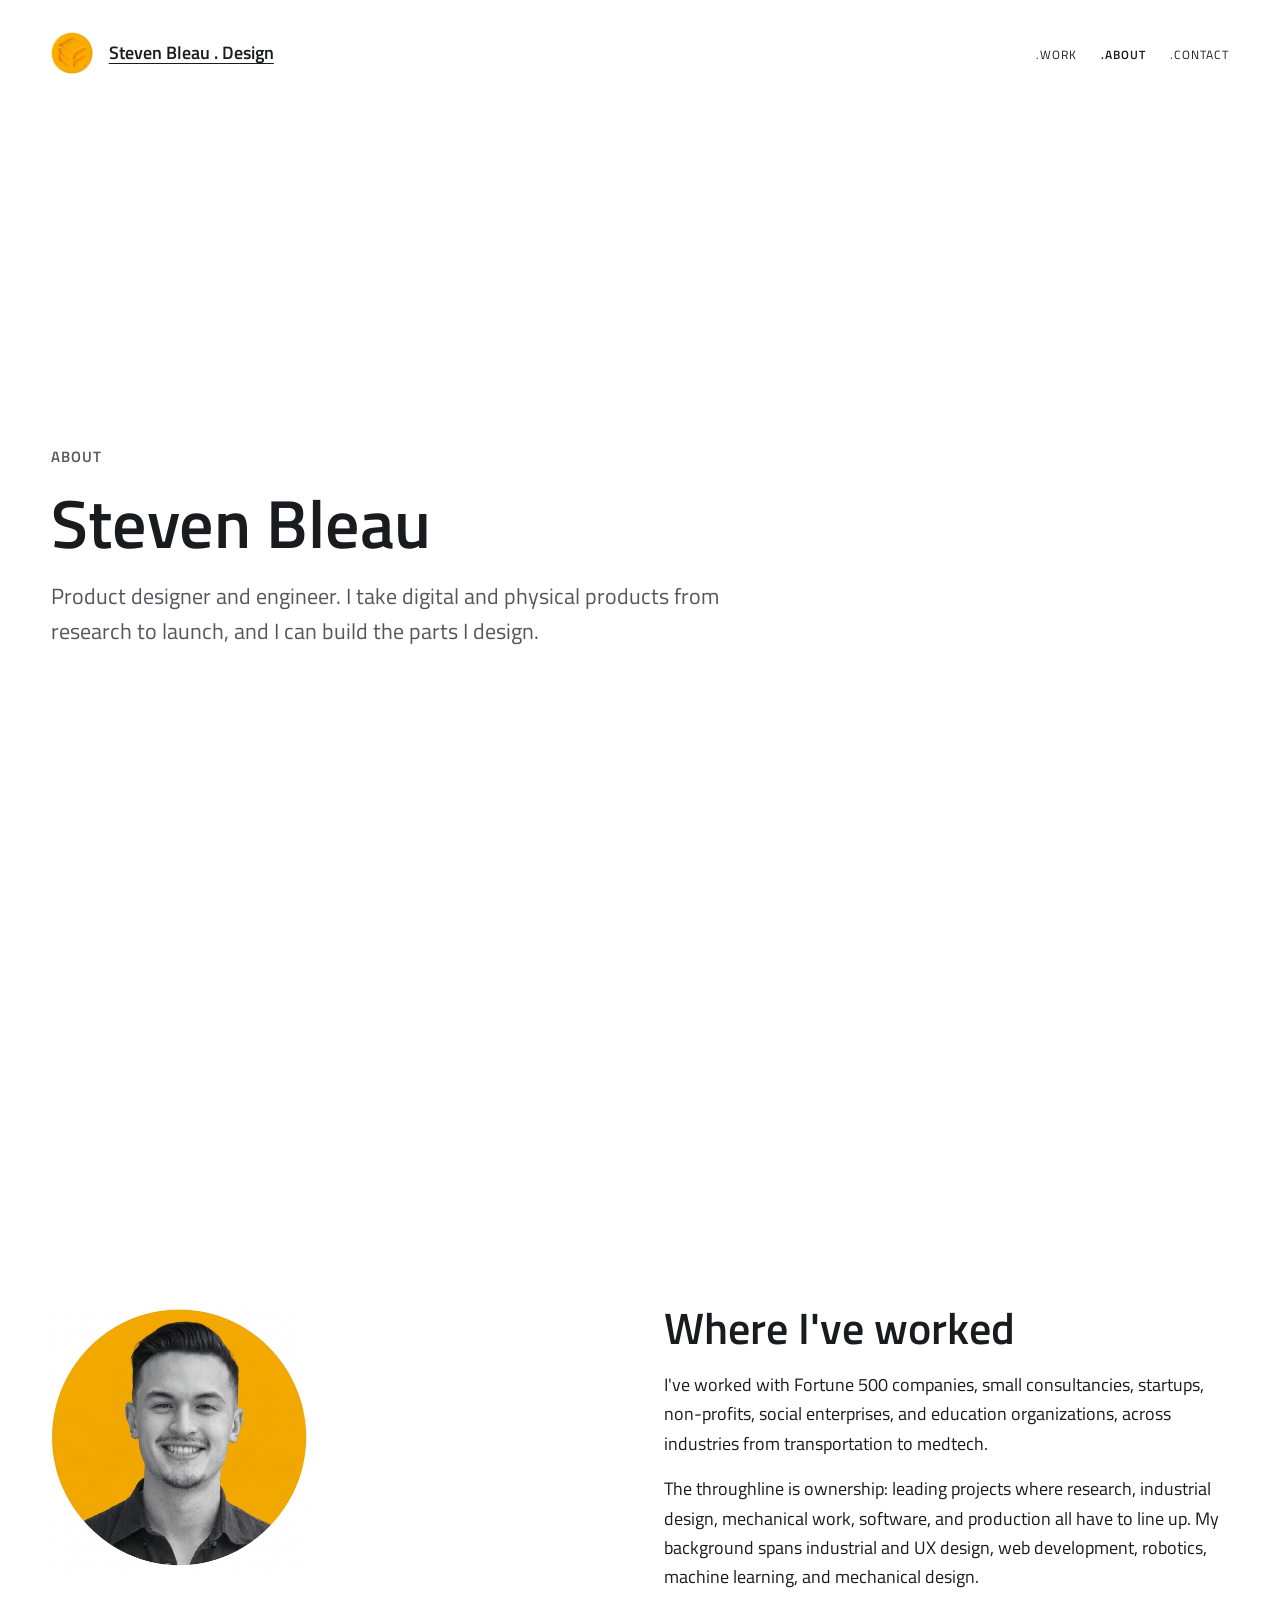
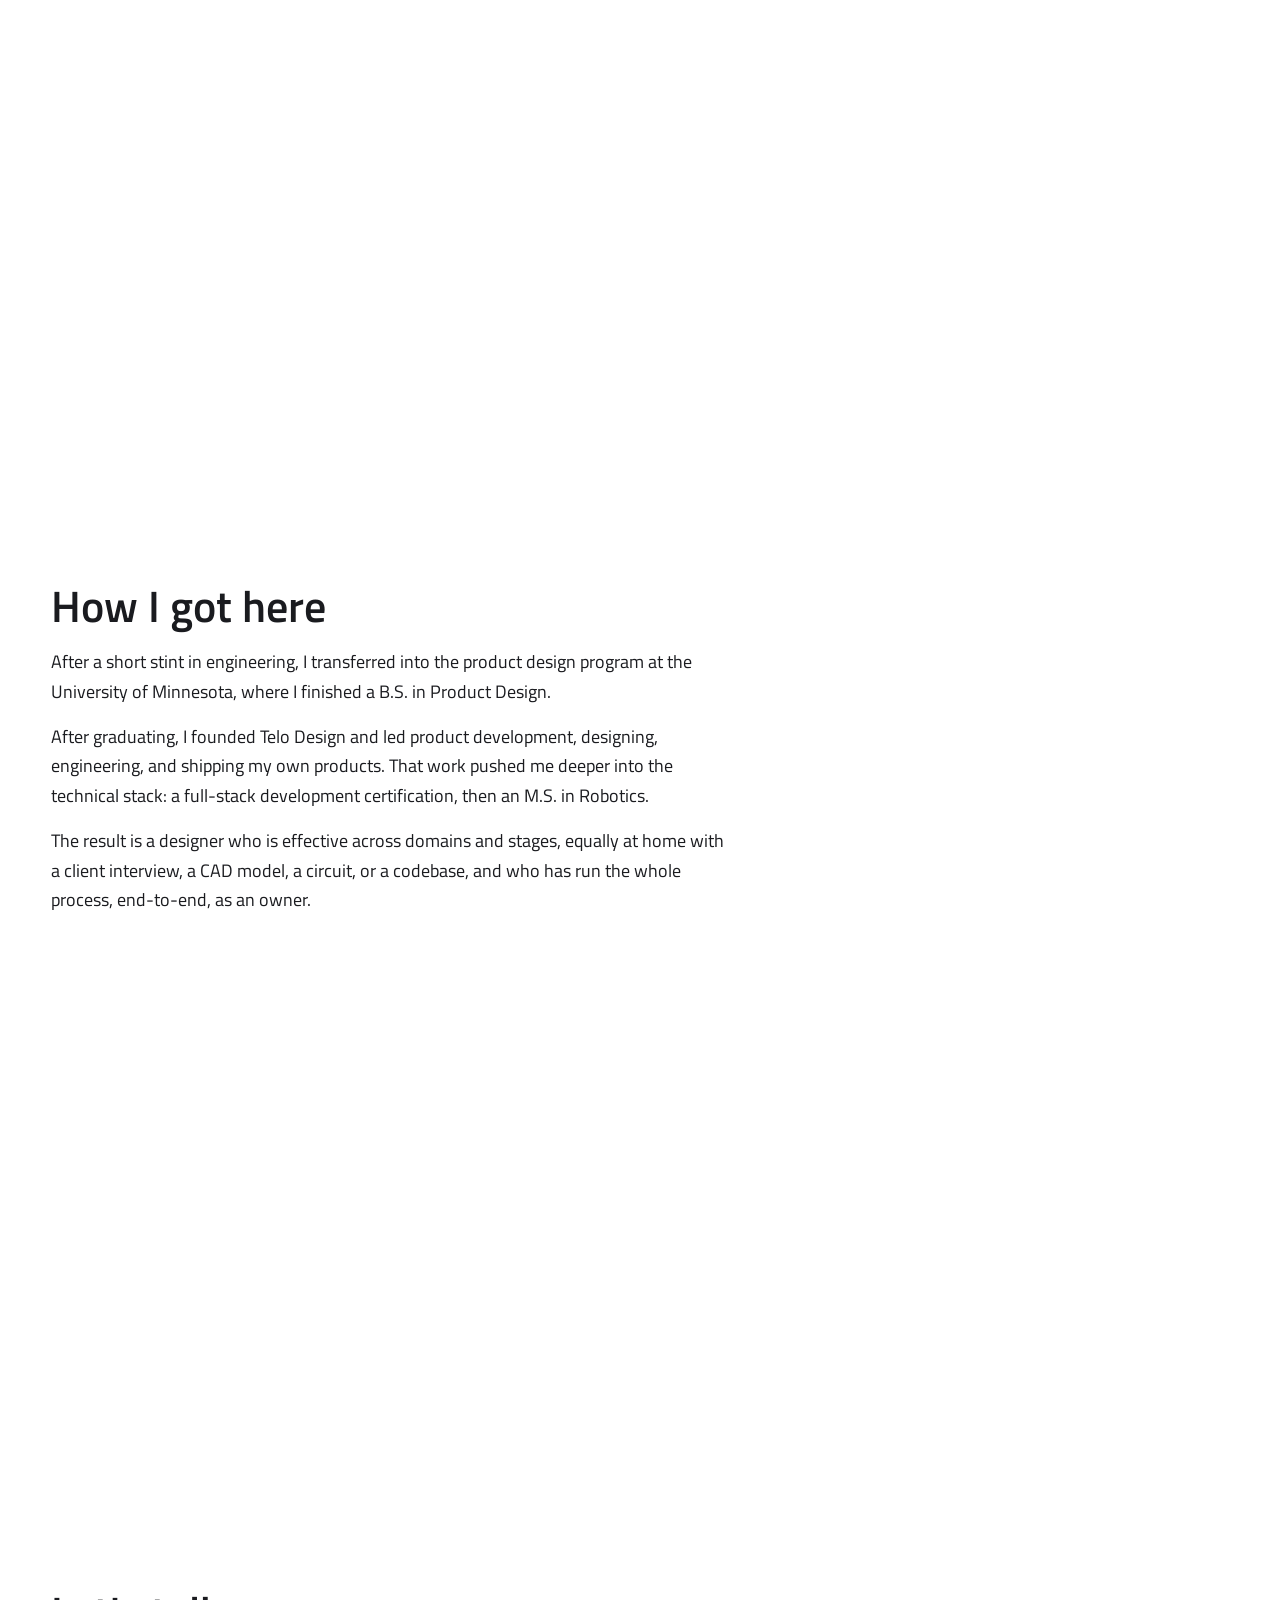
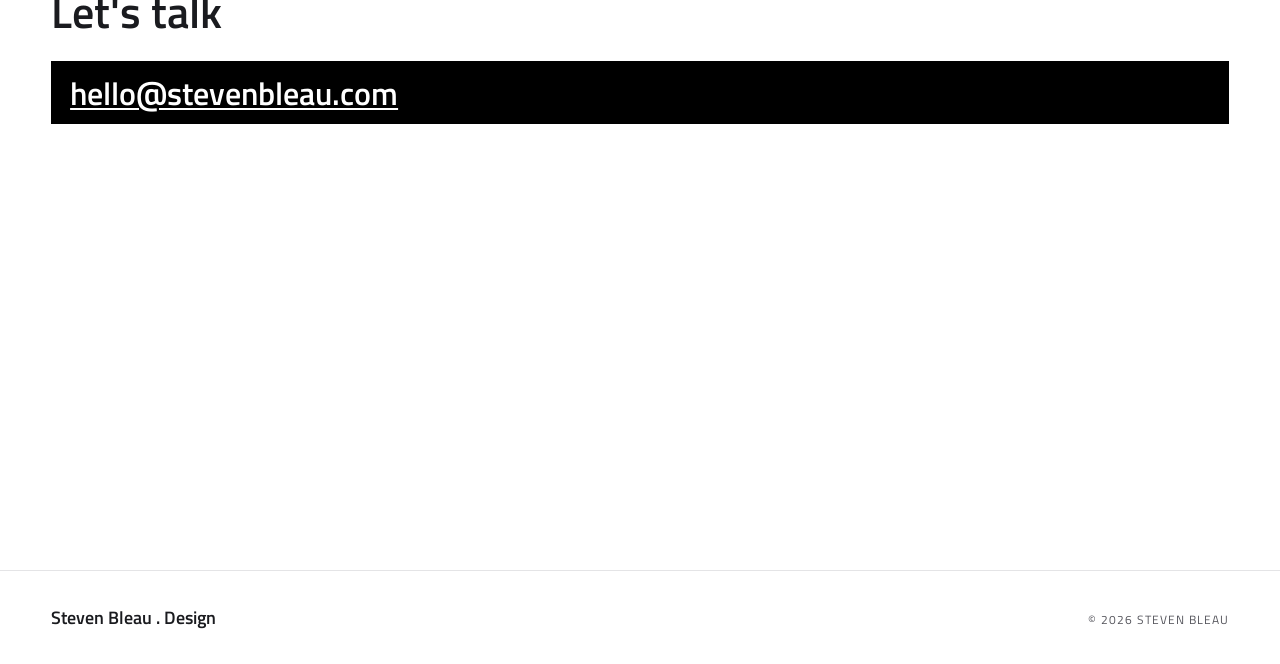
==== commit 549c6c41: "Replace headshot with new portrait" ====
--- a/work/_archive/about-page/index.html
+++ b/work/_archive/about-page/index.html
@@ -52,7 +52,7 @@
 
       <section aria-labelledby="career-title">
         <div class="split">
-          <img class="portrait" src="../../../assets/ui/headshot.webp" width="401" height="401" loading="lazy"
+          <img class="portrait" src="../../../assets/ui/headshot.jpg" width="401" height="401" loading="lazy"
                alt="Portrait of Steven Bleau">
           <div class="measure">
             <h2 id="career-title">Where I've worked</h2>
--- a/css/style.css
+++ b/css/style.css
@@ -61,6 +61,7 @@
 
 html {
   -webkit-text-size-adjust: 100%;
+  -webkit-tap-highlight-color: transparent;
 }
 
 html.js { scroll-behavior: smooth; scroll-snap-type: y mandatory; }
@@ -236,13 +237,13 @@
    or focusing the condensed mark expands the wordmark back out; clicking
    jumps home to the work gallery. */
 .brand-float {
-  --brand-logo-w: clamp(2.4rem, 3vw, 3rem);
+  --brand-logo-w: clamp(2.6rem, 3vw, 3.25rem);
   position: fixed;
   /* Shift the widget toward the edge so the logo's CENTER sits on the same
      line as the 14px dots' center (inset-end + half the logo width = gutter
      + half a dot). The expanded wordmark box simply extends leftward. */
-  inset-inline-end: calc(var(--gutter) - var(--brand-logo-w) / 2 + 7px);
-  inset-block-end: var(--gutter);
+  inset-inline-end: calc(var(--gutter) - var(--brand-logo-w) / 2 + 15px);
+  inset-block-end: calc(var(--gutter) + 0.75rem);
   z-index: 7;
   display: inline-flex;
   align-items: center;
@@ -293,8 +294,10 @@
 }
 
 /* Over the hero collage the widget sits on top of the browsing dots. */
-@media (max-width: 52rem) {
-  .brand-float { --brand-logo-w: 2.25rem; }
+@media (max-width: 75rem) {
+  /* App-icon sized mark on phones and tablets: easier thumb-target, still
+     edge-tucked, with a little air from the viewport edge. */
+  .brand-float { --brand-logo-w: 3.25rem; margin-inline-end: 0.75rem; }
 }
 
 .site-nav ul {
@@ -366,9 +369,10 @@
 
 /* ---- Horizontal snap rows ---- */
 /* Card lists inside full-screen sections scroll sideways with a snap threshold
-   and peek: neighbors are scaled/ducked back, the centered card pops toward
-   the viewer (js/main.js toggles .is-focus via IntersectionObserver; with no
-   JS everything renders at full size in a plain grid/stack). */
+   and peek: cards keep a steady footprint and instead breathe with cursor
+   proximity (js/main.js, eased per frame, capped to half the gap so they
+   never overlap; with no JS everything renders at full size in a plain
+   grid/stack). */
 .work-list.work-list--h,
 .edu.edu--h {
   display: flex;
@@ -419,24 +423,69 @@
 .work-list--h::-webkit-scrollbar,
 .edu--h::-webkit-scrollbar { display: none; }
 
+/* Cards keep a constant footprint (no pop-forward scale/duck); js/main.js
+   drives their scale per-frame from cursor proximity, eased to avoid
+   overlapping neighbors. */
 .work-list--h > li,
 .edu--h > li {
   flex: 0 0 var(--item-w);
   scroll-snap-align: center;
-  transform: scale(0.88);
-  opacity: 0.45;
-  transition: transform 0.35s ease, opacity 0.35s ease;
-}
-
-.work-list--h > li.is-focus,
-.edu--h > li.is-focus {
-  transform: scale(1);
-  opacity: 1;
-}
-
-/* Inside the snap row, work cards are always plate-beside-text at roomy widths. */
-@media (min-width: 56rem) {
+  will-change: transform;
+}
+
+/* From tablet widths up: one card per row, image beside text. Below the wide
+   layout, cap the plate height so the card's text still fits one screen. */
+@media (min-width: 52rem) {
   .work-list--h .work-entry { grid-template-columns: 1fr 1fr; }
+}
+@media (min-width: 52rem) and (max-width: 74.99rem) {
+  .work-list--h .work-entry > img,
+  .work-list--h .work-entry .work-gallery,
+  .work-list--h .work-entry .work-plate { aspect-ratio: auto; height: min(44dvh, 420px); }
+  .work-list--h .work-entry .work-plate--video { aspect-ratio: auto; }
+}
+
+/* Full-width body when a card has no media beside it (education card). */
+.work-entry-body:only-child { grid-column: 1 / -1; }
+
+/* About card: square portrait crop instead of the wide 3/2 plate box. The
+   portrait sits in a fixed narrow column, right-flushed and a touch smaller
+   than the text column, so the bio gets the room. */
+#about .work-entry > img { aspect-ratio: 1; }
+
+@media (min-width: 52rem) {
+  #about .work-entry { grid-template-columns: minmax(0, 22rem) 1fr; }
+  #about .work-entry > img { width: auto; height: min(38dvh, 21rem); justify-self: end; }
+}
+
+/* Bolded phrases in the bio pop to the foreground so the card scans. */
+#about .work-snapshot strong { color: var(--fg); font-weight: 600; }
+
+/* Mobile: fit each About card's image + text on one screen (no scroll/swipe).
+   The portrait shrinks to a small square, the bio and Previously entries step
+   down in type, and the section trims its padding so a card fills the viewport. */
+@media (max-width: 51.99rem) {
+  #about { padding-block: var(--s3); }
+  /* 86vw is viewport-relative but the card sits inside .wrap's gutters, so it
+     overflows the container on phones; fill the content box instead. */
+  #about .work-list--h { --item-w: 100%; }
+  #about h2 { font-size: var(--fs-2); margin-block-end: var(--s2); }
+  #about .work-list { margin-block-start: var(--s2); }
+  #about .work-entry { gap: var(--s2); }
+  #about .work-entry > img { width: min(32vw, 124px); height: auto; }
+  #about .work-index { margin-block-end: var(--s1); }
+  #about .work-snapshot {
+    font-size: 0.9rem;
+    line-height: 1.35;
+    max-width: none;
+    margin-block-end: var(--s2);
+  }
+  #about .edu { gap: var(--s2); margin-block-start: var(--s2); }
+  #about .edu-item { padding-block-start: var(--s1); }
+  #about .edu-item img { height: 3rem; padding: 0.5rem; margin-block-end: var(--s1); }
+  #about .edu-item h3 { font-size: var(--fs-2); margin-block-end: 0.25rem; }
+  #about .edu-item .meta { margin-block-end: 0.25rem; }
+  #about .edu-item p:last-child { font-size: 0.9rem; line-height: 1.35; }
 }
 
 /* Currently on wide screens (MacBook Pro fullscreen): media stacked over text
@@ -455,6 +504,7 @@
      box shrink its width to height x 3/2 when capped, leaving the plate a
      narrow island instead of the full card width. */
   #currently .work-plate { aspect-ratio: auto; height: min(46dvh, calc(100dvh - 470px)); }
+  #currently .work-gallery { aspect-ratio: auto; height: min(46dvh, calc(100dvh - 470px)); }
   #currently .work-snapshot { max-width: 72ch; }
 }
 
@@ -521,27 +571,25 @@
   cursor: grab;
 }
 
+/* Fixed tile box (js/main.js wraps each shot); only the media inside zooms,
+   clipped here, so neighboring tiles never shift or overlap. */
+.collage .tile {
+  display: block;
+  overflow: hidden;
+}
+
 .collage img,
 .collage video {
+  display: block;
   width: 100%;
   height: 100%;
   object-fit: cover;
-  transition: transform 0.28s cubic-bezier(0.22, 1, 0.36, 1);
 }
 
 .collage video { background: #000; }
 
-/* Gallery tiles: hover expands the shot a bit out of its cell; a tap/click
-   opens the post modal (js/main.js). Drag-scroll still wins over a click. */
 html.js .collage img,
 html.js .collage video { cursor: pointer; }
-
-html.js .collage img:hover,
-html.js .collage video:hover {
-  position: relative;
-  z-index: 2;
-  transform: scale(1.045);
-}
 
 /* ---- Gallery post modal (Instagram-style) ---- */
 .post-modal {
@@ -565,7 +613,7 @@
 .post-card {
   display: grid;
   grid-template-columns: minmax(0, 1.7fr) minmax(15rem, 1fr);
-  width: min(64rem, 94vw);
+  width: min(64rem, 100%);
   max-height: 90vh;
   background: var(--bg-raised);
   border: 1px solid var(--line);
@@ -646,7 +694,8 @@
 
 @media (max-width: 40rem) {
   .post-card { grid-template-columns: 1fr; }
-  .post-media img { max-height: 46vh; }
+  .post-media img,
+  .post-media video { max-height: 46vh; }
 }
 
 /* Reference geometry: block left edge at 35vw (tracks the viewport at every
@@ -654,9 +703,9 @@
    98px down from the top of the grid (98/300 of the tile width). */
 .hero-type {
   position: absolute;
-  /* Above the collage tiles' hover pop (z-index: 2 on .collage img): the
-     typed lines always paint over expanded shots. Dots (6), brand widget
-     (7), and the post modal (20) sit above it in turn. */
+   /* Above the collage tiles: the typed lines always paint over the
+      zooming shots. Dots (6), brand widget (7), and the post modal (20)
+      sit above it in turn. */
   z-index: 3;
   inset-block-start: calc(var(--tile-w) * 0.3267);
   inset-inline-start: 35vw;
@@ -679,9 +728,8 @@
    not stay as invisible ghost-links over the collage. */
 .hero-collage.browsing .typed-line { pointer-events: none; }
 
-/* Pinned to the viewport's right edge and visible at all times, so the
-   section jumps stay reachable anywhere on the page (same floating treatment
-   as the brand widget). The bg ring keeps them legible over collage tiles. */
+/* Pinned to the viewport's right edge, plain circles with no halo or wash:
+   the chips carry their own contrast (inverse-color box, inverse-color text). */
 .dot-nav {
   position: fixed;
   inset-inline-end: var(--gutter);
@@ -690,36 +738,107 @@
   z-index: 6;
   display: flex;
   flex-direction: column;
-  gap: var(--s2);
+  gap: var(--s4);
+  background: none;
+  padding: var(--s2) var(--s1);
 }
 
 .dot-nav a {
+  display: inline-flex;
+  flex-direction: row-reverse; /* label sits left of the circle; dot keeps the column edge */
+  align-items: center;
+  gap: var(--s1);
+  border: none;
+  background: none;
+  padding: 0;
+  color: var(--fg);
+  font-size: var(--fs-label);
+  font-weight: 600;
+  letter-spacing: 1px;
+  text-transform: uppercase;
+  text-decoration: none;
+  cursor: pointer;
+  opacity: 1;
+  transform-origin: right center;
+}
+
+/* The circle itself (the anchor also carries the label text beside it). */
+.dot-nav a::before {
+  content: "";
   display: block;
+  flex: none;
   width: 14px;
   height: 14px;
   border: 2px solid var(--fg);
   border-radius: 50%;
   background: var(--bg);
-  text-decoration: none;
+  transition: background 0.15s ease, border-color 0.15s ease;
+}
+
+/* Labels expand leftward from the dot when near/hovered. The chip is fully
+   opaque, inverse-colored (foreground box, background-color text); js/main.js
+   drives the width by cursor proximity, CSS hover covers the JS-off case. */
+.dot-nav a { position: relative; }
+
+.dot-nav a span {
+  position: absolute;
+  inset-inline-end: calc(100% + var(--s1));
+  inset-block-start: 50%;
+  translate: 0 -50%;
   opacity: 1;
-  box-shadow: 0 0 0 2px var(--bg);
-  transition: background 0.15s ease, border-color 0.15s ease, box-shadow 0.15s ease;
+  max-width: 0;
+  overflow: hidden;
+  transition: max-width 0.25s ease, padding-inline 0.25s ease;
+  white-space: nowrap;
+  background: var(--fg);
+  color: var(--bg);
+  padding: 0.15em 0;
+  text-align: right;
 }
 
 .dot-nav a:hover,
-.dot-nav a:focus-visible {
-  background: var(--fg);
-  outline: none;
-  box-shadow: 0 0 0 3px var(--bg), 0 0 0 5px var(--gold);
-}
+.dot-nav a:focus-visible { outline: none; }
+
+.dot-nav a:hover::before,
+.dot-nav a:focus-visible::before { background: var(--fg); }
+
+/* Fully expand the chip: max-width clears past the longest label, padding
+   opens so the text isn't clipped by the collapsed box. */
+.dot-nav a:hover span,
+.dot-nav a:focus-visible span {
+  max-width: 14em;
+  padding-inline: 0.5em;
+}
+
+/* Touch (no hover to catch, and the proximity loop skips touch): a tap
+   expands the label via :active/:focus; it stays open until the user taps
+   elsewhere, then collapses again. */
+.dot-nav a:focus span,
+.dot-nav a:active span {
+  max-width: 14em;
+  padding-inline: 0.5em;
+}
+
+/* Gallery pairing (js/main.js sets/removes the attribute): while the hero
+   intro is on screen the typed lines are the navigation; the dot column takes
+   over once the intro is minimized. Outside the gallery the attribute is
+   never set, so the column is always visible there. */
+.dot-nav[hidden] { display: none; }
 
 /* Current section (js/main.js scroll-spy marks the dot, click sets it too). */
-.dot-nav a.is-active {
-  background: var(--fg);
-  box-shadow: 0 0 0 2px var(--bg), 0 0 0 4px var(--gold);
-}
+.dot-nav a.is-active::before { background: var(--fg); outline: 2px solid var(--gold); outline-offset: 2px; }
 
 .hero-type .typed-line { pointer-events: auto; }
+
+/* Bold dark corner brackets frame the intro block. */
+.typed { position: relative; }
+
+.typed::before,
+.typed::after {
+  content: ""; position: absolute; width: 14px; height: 14px; opacity: 1; pointer-events: none; color: rgba(0, 0, 0, 0.9); }
+
+.typed::before { top: -0.4em; left: -0.3em; border-top: 3px solid; border-left: 3px solid; }
+.typed::after { bottom: -0.2em; right: -0.3em; border-bottom: 3px solid; border-right: 3px solid; }
 
 .typed {
   font-size: calc(var(--tile-w) * 0.1867); /* 56px at the reference's 300px tile */
@@ -770,16 +889,35 @@
   51%, 100% { opacity: 0; }
 }
 
+/* Tablet and below: vertically center the hero type box. Desktop keeps it high
+   against the grid's top offset; narrower columns make that read as too high. */
+@media (max-width: 75rem) {
+  .hero-type { inset-block-start: 50%; translate: 0 -50%; }
+}
+
 /* Below ~832px there isn't room for a 35vw indent plus the longest line
-   ("See what I've been up to" at 56px), so the type moves to the gutter and
-   steps down proportionally to the viewport. */
+   ("See what I've been up to" at 56px), so the type is centered in the gutter
+   box and steps down proportionally to the viewport. */
 @media (max-width: 52rem) {
-  .hero-type { inset-inline-start: var(--gutter); }
-  .typed { font-size: clamp(1.15rem, 6vw, 2.5rem); }
+  /* Smaller tiles so the collage reads as a grid (two+ across) instead of one
+     huge photo per row on a phone; all hero ratios derive from --tile-w. */
+  .hero-collage { --tile-w: clamp(168px, 44vw, 320px); }
+  /* Horizontally centered; the container hug-shrinks so lines stay left-aligned
+     inside it, like desktop. */
+  .hero-type { inset-inline: var(--gutter); }
+  .typed { font-size: clamp(1.7rem, 8vw, 2.6rem); width: max-content; max-width: 100%; margin-inline: auto; }
+  .typed-line { margin-inline: 0; }
+}
+
+/* Keep the fixed dot column and the enlarged brand mark over whitespace in the
+   reading sections: later sections' cards and text get a wider right inset.
+   The hero keeps its full-bleed edge (dots sit on tiles there by design). */
+@media (max-width: 52rem) {
+  .wrap { padding-inline-end: calc(var(--gutter) + 2.5rem); }
 }
 
 @media (max-width: 26rem) {
-  .typed { font-size: clamp(1rem, 5.4vw, 1.6rem); }
+  .typed { font-size: clamp(1.8rem, 9vw, 2.8rem); }
 }
 
 /* ---- Buttons: black blocks, gold on hover (live-site language) ---- */
@@ -823,6 +961,7 @@
   align-items: center;
   color: inherit;
   text-decoration: none;
+  overflow: hidden; /* the card box stays put; inner media zooms within it */
 }
 
 /* Mid widths: one card per row, image beside text. */
@@ -843,6 +982,28 @@
 .work-entry > img {
   width: 100%;
   aspect-ratio: 3 / 2;
+  object-fit: cover;
+}
+
+/* Photo strip for entries with imagery: three equal tiles inside one cover box,
+   the same footprint as the logo/video plates; tiles cover-crop to fill. The
+   box is the definite height (aspect-ratio or a capped height), tiles fill it
+   exactly — overflow hidden keeps a stretched tile from spilling into the
+   entry text below. */
+.work-gallery {
+  display: grid;
+  grid-template-columns: repeat(3, minmax(0, 1fr));
+  gap: var(--s2);
+  margin: 0;
+  aspect-ratio: 3 / 2;
+  overflow: hidden;
+}
+
+.work-gallery img {
+  display: block;
+  width: 100%;
+  height: 100%;
+  min-height: 0;
   object-fit: cover;
 }
 
@@ -1003,6 +1164,23 @@
 
 .edu-item .meta { margin-block-end: var(--s1); }
 
+/* Company logos sit atop each Previously column, filling the column width on
+   the same light logo plate the standalone section used. */
+.edu-item img {
+  display: block;
+  box-sizing: border-box;
+  width: 100%;
+  height: 6rem;
+  padding: 0.9rem;
+  background: #f1f1f3;
+  margin-block-end: var(--s2);
+  object-fit: contain;
+  object-position: center;
+}
+
+/* White wordmarks sit on the dark plate. */
+.edu-item img.logo-dark { background: #141414; }
+
 .edu-item p:last-child {
   color: var(--muted);
   margin-block-end: 0;
@@ -1063,6 +1241,8 @@
   width: 100%;
   border: 1px solid var(--line);
 }
+
+.case figure img + img { margin-block-start: var(--s3); }
 
 /* Portrait product shots: cap the height so a tall render doesn't push the
    article off-screen, and centre it in the text column. */
@@ -1154,6 +1334,78 @@
   box-shadow: inset 0 0 0 2px var(--gold);
 }
 
+/* Contact form (Formspree). Square, monochrome, gold only on the black button. */
+.contact-form {
+  display: grid;
+  gap: var(--s2);
+  max-width: 40rem;
+  margin-inline: auto;
+  margin-block-start: var(--s2);
+}
+
+.contact-form-row {
+  display: grid;
+  grid-template-columns: repeat(auto-fit, minmax(14rem, 1fr));
+  gap: var(--s2);
+}
+
+.contact-field { display: grid; gap: var(--s1); }
+
+.contact-field label {
+  font-size: var(--fs-label);
+  font-weight: 600;
+  letter-spacing: 1px;
+  text-transform: uppercase;
+  color: var(--muted);
+}
+
+.contact-field input,
+.contact-field textarea {
+  width: 100%;
+  font: inherit;
+  color: var(--fg);
+  background: var(--bg);
+  border: 1px solid var(--line);
+  border-radius: var(--radius);
+  padding: 0.65rem 0.8rem;
+}
+
+.contact-field textarea { resize: vertical; min-height: 8rem; }
+
+.contact-field input:focus-visible,
+.contact-field textarea:focus-visible {
+  outline: none;
+  border-color: var(--fg);
+  box-shadow: 0 0 0 1px var(--fg);
+}
+
+.contact-submit {
+  justify-self: start;
+  font: inherit;
+  font-weight: 600;
+  background: var(--block);
+  color: var(--block-fg);
+  border: 1px solid var(--block);
+  border-radius: var(--radius);
+  padding: 0.7rem 1.4rem;
+  cursor: pointer;
+}
+
+.contact-submit:hover,
+.contact-submit:focus-visible { color: var(--gold); }
+
+.contact-submit:focus-visible {
+  outline: none;
+  box-shadow: inset 0 0 0 2px var(--gold);
+}
+
+.contact-status {
+  margin: 0;
+  min-height: 1em;
+  font-size: var(--fs--1);
+  color: var(--muted);
+}
+
 .next-nav {
   display: grid;
   grid-template-columns: repeat(auto-fit, minmax(min(100%, 16rem), 1fr));
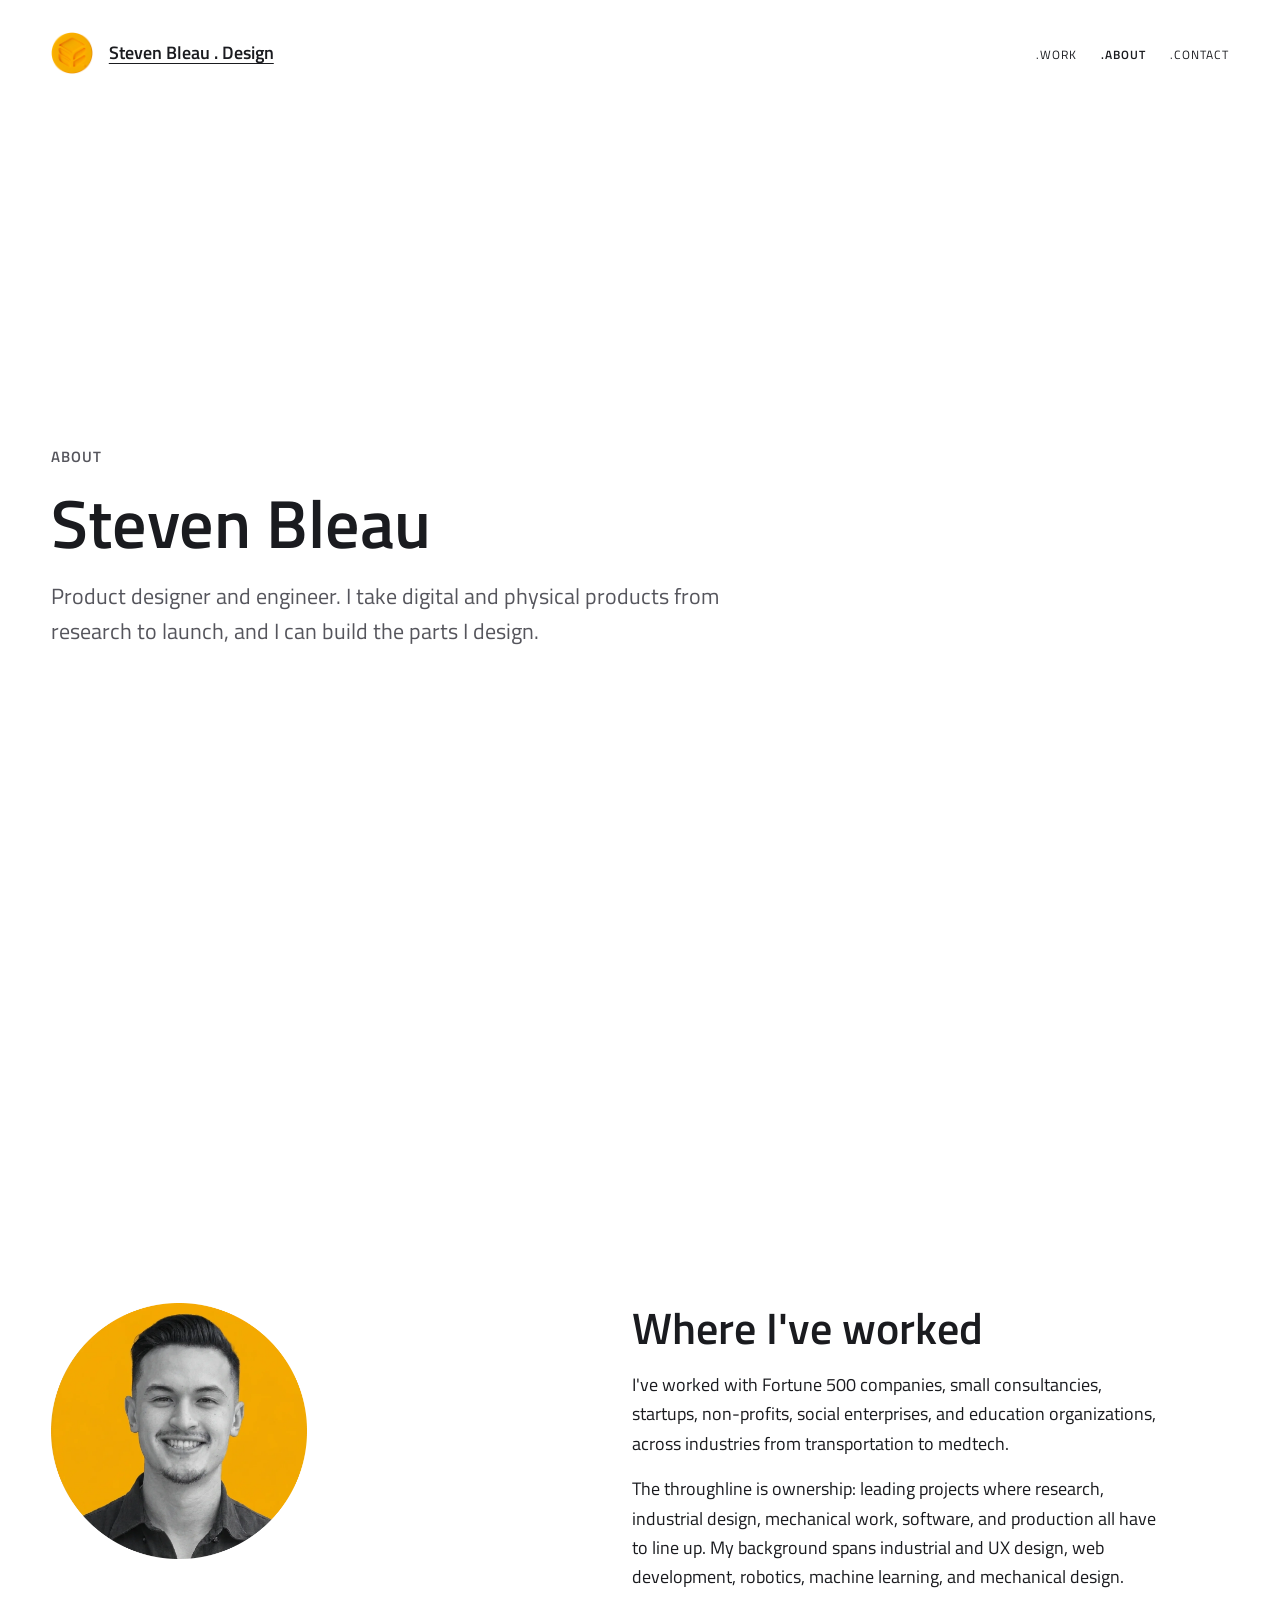
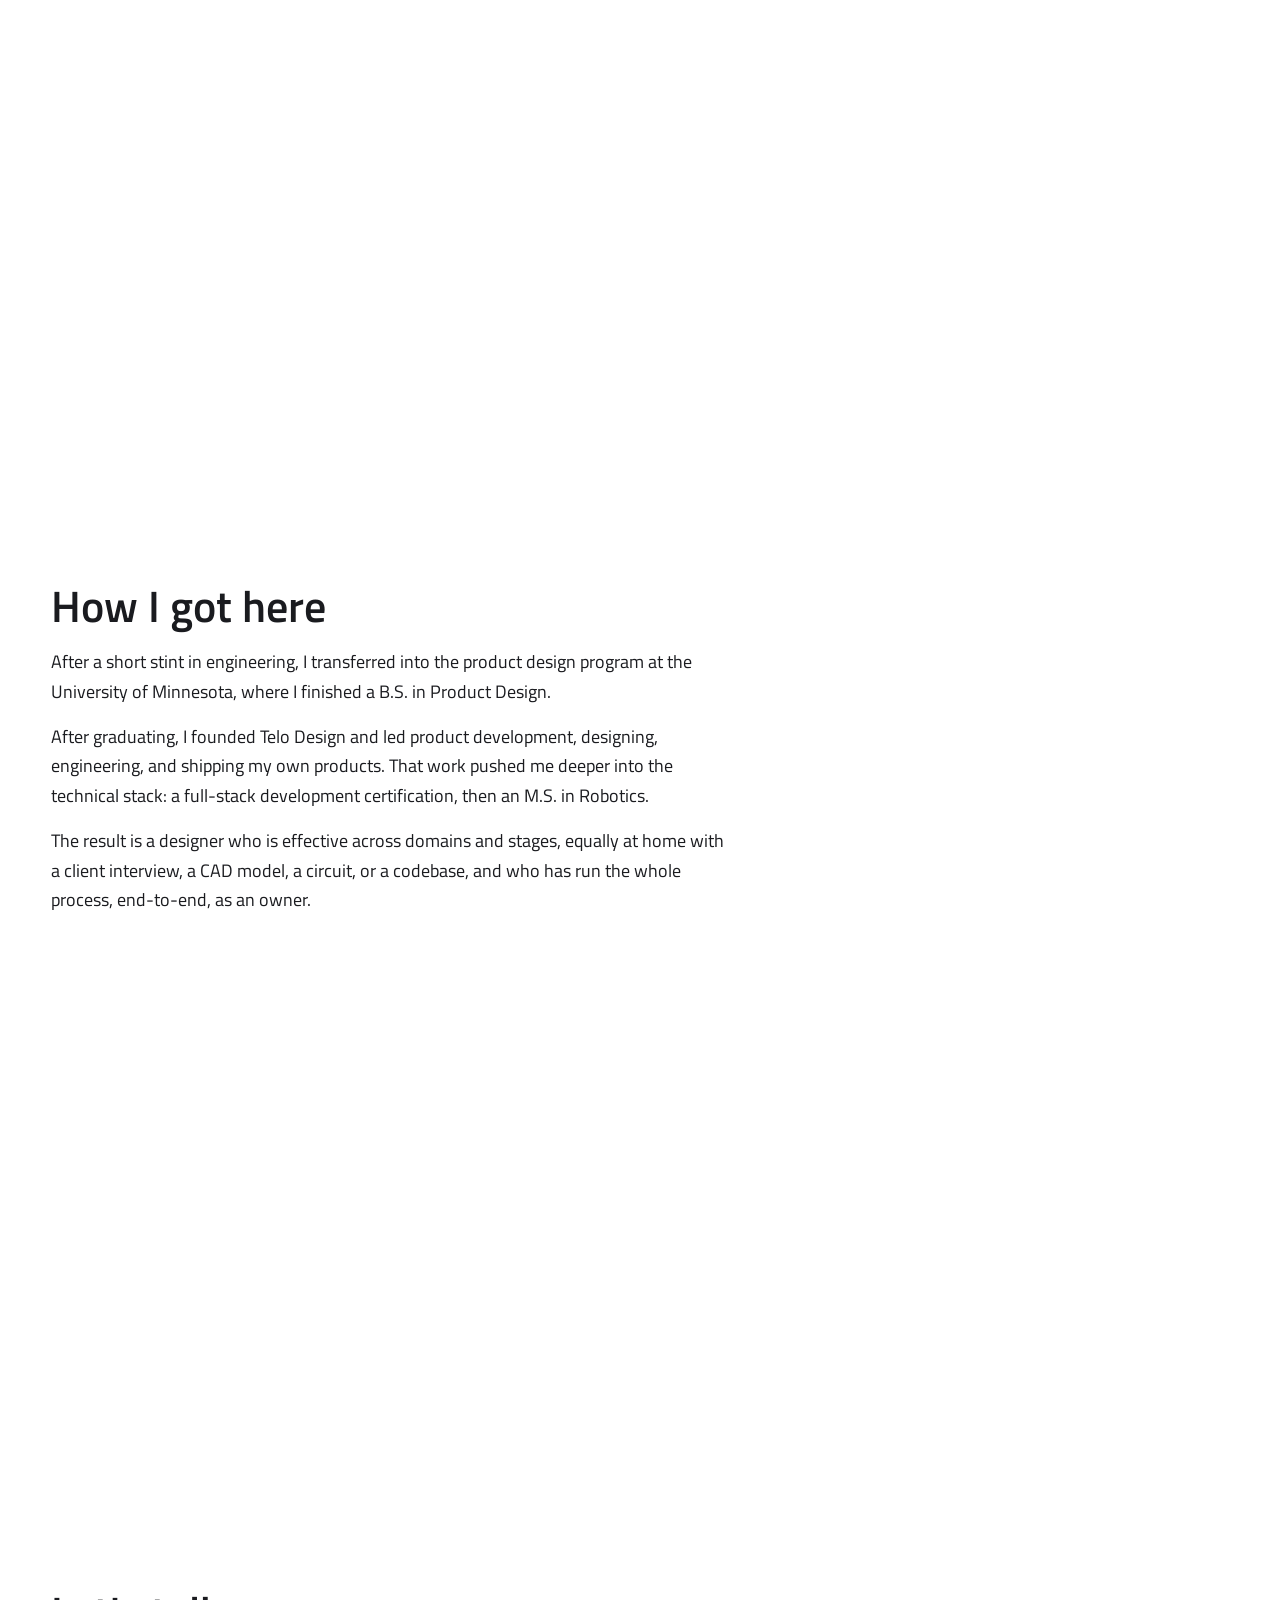
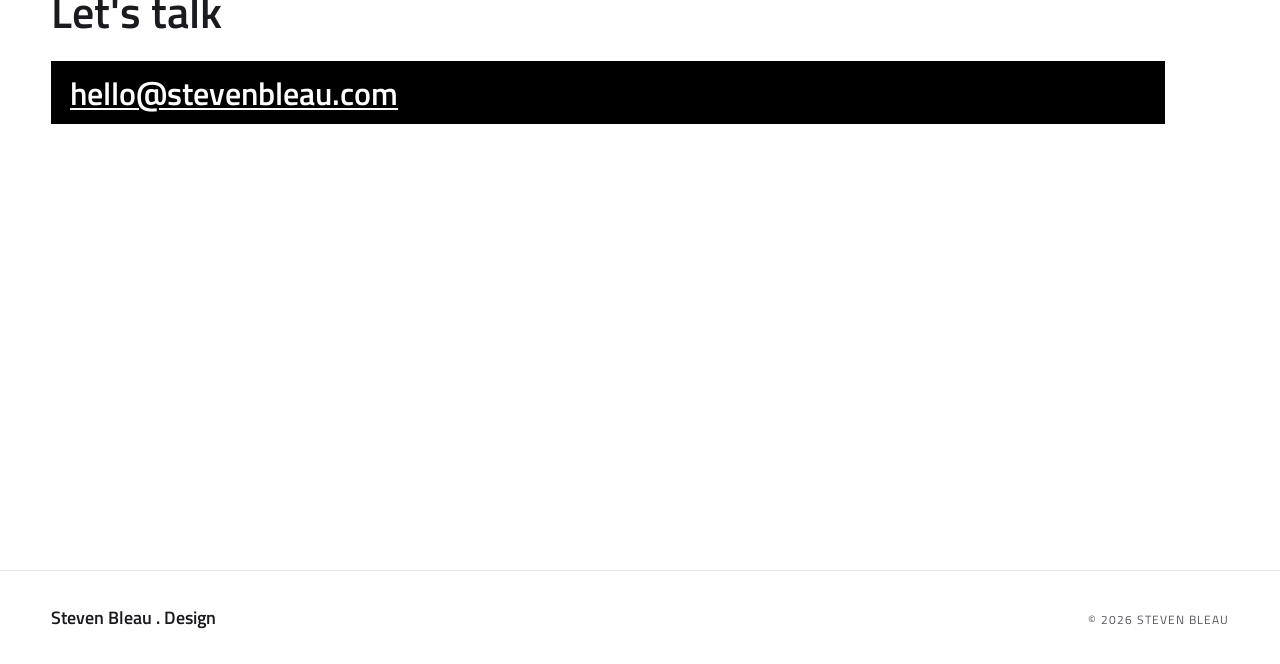
==== commit 5f56e9ab: "Add hero portrait, center hero, fix mobile card cropping and dot clearance - Hero: portrait beside t" ====
--- a/work/_archive/about-page/index.html
+++ b/work/_archive/about-page/index.html
@@ -52,7 +52,7 @@
 
       <section aria-labelledby="career-title">
         <div class="split">
-          <img class="portrait" src="../../../assets/ui/headshot.jpg" width="401" height="401" loading="lazy"
+          <img class="portrait" src="../../../assets/ui/headshot.webp" width="994" height="994" loading="lazy"
                alt="Portrait of Steven Bleau">
           <div class="measure">
             <h2 id="career-title">Where I've worked</h2>
--- a/css/style.css
+++ b/css/style.css
@@ -387,6 +387,13 @@
 }
 
 .work-list--h { --item-w: min(64rem, 86vw); }
+
+/* Phones: 86vw is viewport-relative but the list sits inside .wrap's gutters
+   (plus the dot column's right inset), so a card would be wider than the strip
+   and center-snap would crop its left edge. Fill the strip's content box. */
+@media (max-width: 51.99rem) {
+  .work-list--h { --item-w: 100%; }
+}
 .edu--h { --item-w: min(26rem, 78vw); }
 
 /* Slot pager (js/main.js builds one slot per card): click a slot to flip the
@@ -466,9 +473,6 @@
    down in type, and the section trims its padding so a card fills the viewport. */
 @media (max-width: 51.99rem) {
   #about { padding-block: var(--s3); }
-  /* 86vw is viewport-relative but the card sits inside .wrap's gutters, so it
-     overflows the container on phones; fill the content box instead. */
-  #about .work-list--h { --item-w: 100%; }
   #about h2 { font-size: var(--fs-2); margin-block-end: var(--s2); }
   #about .work-list { margin-block-start: var(--s2); }
   #about .work-entry { gap: var(--s2); }
@@ -700,18 +704,48 @@
 
 /* Reference geometry: block left edge at 35vw (tracks the viewport at every
    width, the old 28rem cap is what made it drift left on large displays),
-   98px down from the top of the grid (98/300 of the tile width). */
+   vertically centered in the hero at every width. */
 .hero-type {
   position: absolute;
    /* Above the collage tiles: the typed lines always paint over the
       zooming shots. Dots (6), brand widget (7), and the post modal (20)
       sit above it in turn. */
   z-index: 3;
-  inset-block-start: calc(var(--tile-w) * 0.3267);
-  inset-inline-start: 35vw;
+  inset-block-start: 50%;
+  translate: 0 -50%;
+  inset-inline-start: 34vw;
   pointer-events: none; /* let drags through the transparent overlay box */
   transition: transform 0.35s ease, opacity 0.35s ease;
   transform-origin: center; /* browsing fade collapses into itself, in place */
+  display: flex;
+  align-items: flex-start;
+  /* Shared by the portrait and the typed lines so the two stay locked:
+     --type-fs is the .typed font size, --portrait-w spans the "Hi." and
+     "I'm Steven." boxes exactly (2 x (1.4 line + 0.4 padding) + 0.2 gap). */
+  --type-fs: calc(var(--tile-w) * 0.1867);
+  --portrait-w: calc(var(--type-fs) * 3.8);
+  --portrait-gap: calc(var(--tile-w) * 0.07);
+  /* Soft shadow on the portrait and lines so they float above the gallery. */
+  --float-shadow: 0 6px 14px rgba(0, 0, 0, 0.3);
+  gap: var(--portrait-gap);
+}
+
+/* The portrait pops out to the left of the typed lines: a transparent circle
+   (white corners cut away) that stands over the collage, its top flush with the
+   "Hi." box and its bottom flush with the "I'm Steven." box. */
+.hero-portrait {
+  flex: 0 0 auto;
+  width: var(--portrait-w);
+  height: auto;
+  display: block;
+  filter: drop-shadow(var(--float-shadow));
+}
+
+/* The greeting lines ("Hi.", "I'm Steven.") sit to the right of the portrait.
+   The action links pull back across the gap to the portrait's left edge so the
+   whole block reads as one unit. */
+.typed-line--flush {
+  margin-inline-start: calc(-1 * (var(--portrait-w) + var(--portrait-gap)));
 }
 
 /* Manual horizontal browsing of the collage clears the overlay type for
@@ -837,11 +871,12 @@
 .typed::after {
   content: ""; position: absolute; width: 14px; height: 14px; opacity: 1; pointer-events: none; color: rgba(0, 0, 0, 0.9); }
 
-.typed::before { top: -0.4em; left: -0.3em; border-top: 3px solid; border-left: 3px solid; }
+/* Top-left bracket sits off the portrait's left edge, not the "Hi." box. */
+.typed::before { top: -0.4em; left: calc(-1 * (var(--portrait-w) + var(--portrait-gap)) - 0.3em); border-top: 3px solid; border-left: 3px solid; }
 .typed::after { bottom: -0.2em; right: -0.3em; border-bottom: 3px solid; border-right: 3px solid; }
 
 .typed {
-  font-size: calc(var(--tile-w) * 0.1867); /* 56px at the reference's 300px tile */
+  font-size: var(--type-fs); /* 56px at the reference's 300px tile */
   line-height: 1.4;
   color: var(--block-fg);
 }
@@ -854,13 +889,17 @@
   padding: 0.2em 0.6em;
   margin-block-end: 0.2em;
   text-decoration: none;
-}
-
-/* main.js sets [hidden] on lines it hasn't typed yet. Without this the rule
-   above wins, author `display: block` beats the UA sheet's `[hidden]
-   { display: none }` at equal specificity, and each pending line renders as
-   an empty black box the size of its own padding. */
-.typed-line[hidden] { display: none; }
+  box-shadow: var(--float-shadow);
+}
+
+/* main.js sets [hidden] on lines it hasn't typed yet. They keep their slot
+   (invisible, unclickable) so the centered block is already its final height
+   and doesn't creep upward as each line types in. */
+.typed-line[hidden] { visibility: hidden; }
+
+/* An emptied line still holds one line of height, so pending lines and the
+   line being typed match the finished line's box exactly. */
+.typed-line:empty::before { content: "\200b"; }
 
 a.typed-line {
   text-decoration: underline;
@@ -876,7 +915,7 @@
 
 a.typed-line:focus-visible {
   outline: none;
-  box-shadow: inset 0 0 0 2px var(--gold);
+  box-shadow: inset 0 0 0 2px var(--gold), var(--float-shadow);
 }
 
 .cursor::after {
@@ -887,12 +926,6 @@
 @keyframes blink {
   0%, 50% { opacity: 1; }
   51%, 100% { opacity: 0; }
-}
-
-/* Tablet and below: vertically center the hero type box. Desktop keeps it high
-   against the grid's top offset; narrower columns make that read as too high. */
-@media (max-width: 75rem) {
-  .hero-type { inset-block-start: 50%; translate: 0 -50%; }
 }
 
 /* Below ~832px there isn't room for a 35vw indent plus the longest line
@@ -903,10 +936,15 @@
      huge photo per row on a phone; all hero ratios derive from --tile-w. */
   .hero-collage { --tile-w: clamp(168px, 44vw, 320px); }
   /* Horizontally centered; the container hug-shrinks so lines stay left-aligned
-     inside it, like desktop. */
-  .hero-type { inset-inline: var(--gutter); }
-  .typed { font-size: clamp(1.7rem, 8vw, 2.6rem); width: max-content; max-width: 100%; margin-inline: auto; }
-  .typed-line { margin-inline: 0; }
+     inside it, like desktop. The portrait stacks above the lines (a left-side
+     circle would crowd the links on a narrow screen). */
+  .hero-type { inset-inline: var(--gutter); flex-direction: column; align-items: center; }
+  .hero-portrait { width: calc(var(--tile-w) * 0.9); }
+  .typed { font-size: clamp(1.5rem, 7vw, 2.6rem); width: max-content; max-width: 100%; margin-inline: auto; }
+  /* Lines stack down the center on a phone instead of hugging the left. */
+  .typed-line { margin-inline: auto; text-align: center; }
+  .typed-line--flush { margin-inline-start: auto; }
+  .typed::before { left: -0.3em; }
 }
 
 /* Keep the fixed dot column and the enlarged brand mark over whitespace in the
@@ -914,6 +952,12 @@
    The hero keeps its full-bleed edge (dots sit on tiles there by design). */
 @media (max-width: 52rem) {
   .wrap { padding-inline-end: calc(var(--gutter) + 2.5rem); }
+}
+
+/* Wider screens: the peeking next card would otherwise run under the dots.
+   Main content only; the footer bar keeps its full-gutter edge. */
+@media (min-width: 52.01rem) {
+  main .wrap { padding-inline-end: calc(var(--gutter) + 4rem); }
 }
 
 @media (max-width: 26rem) {
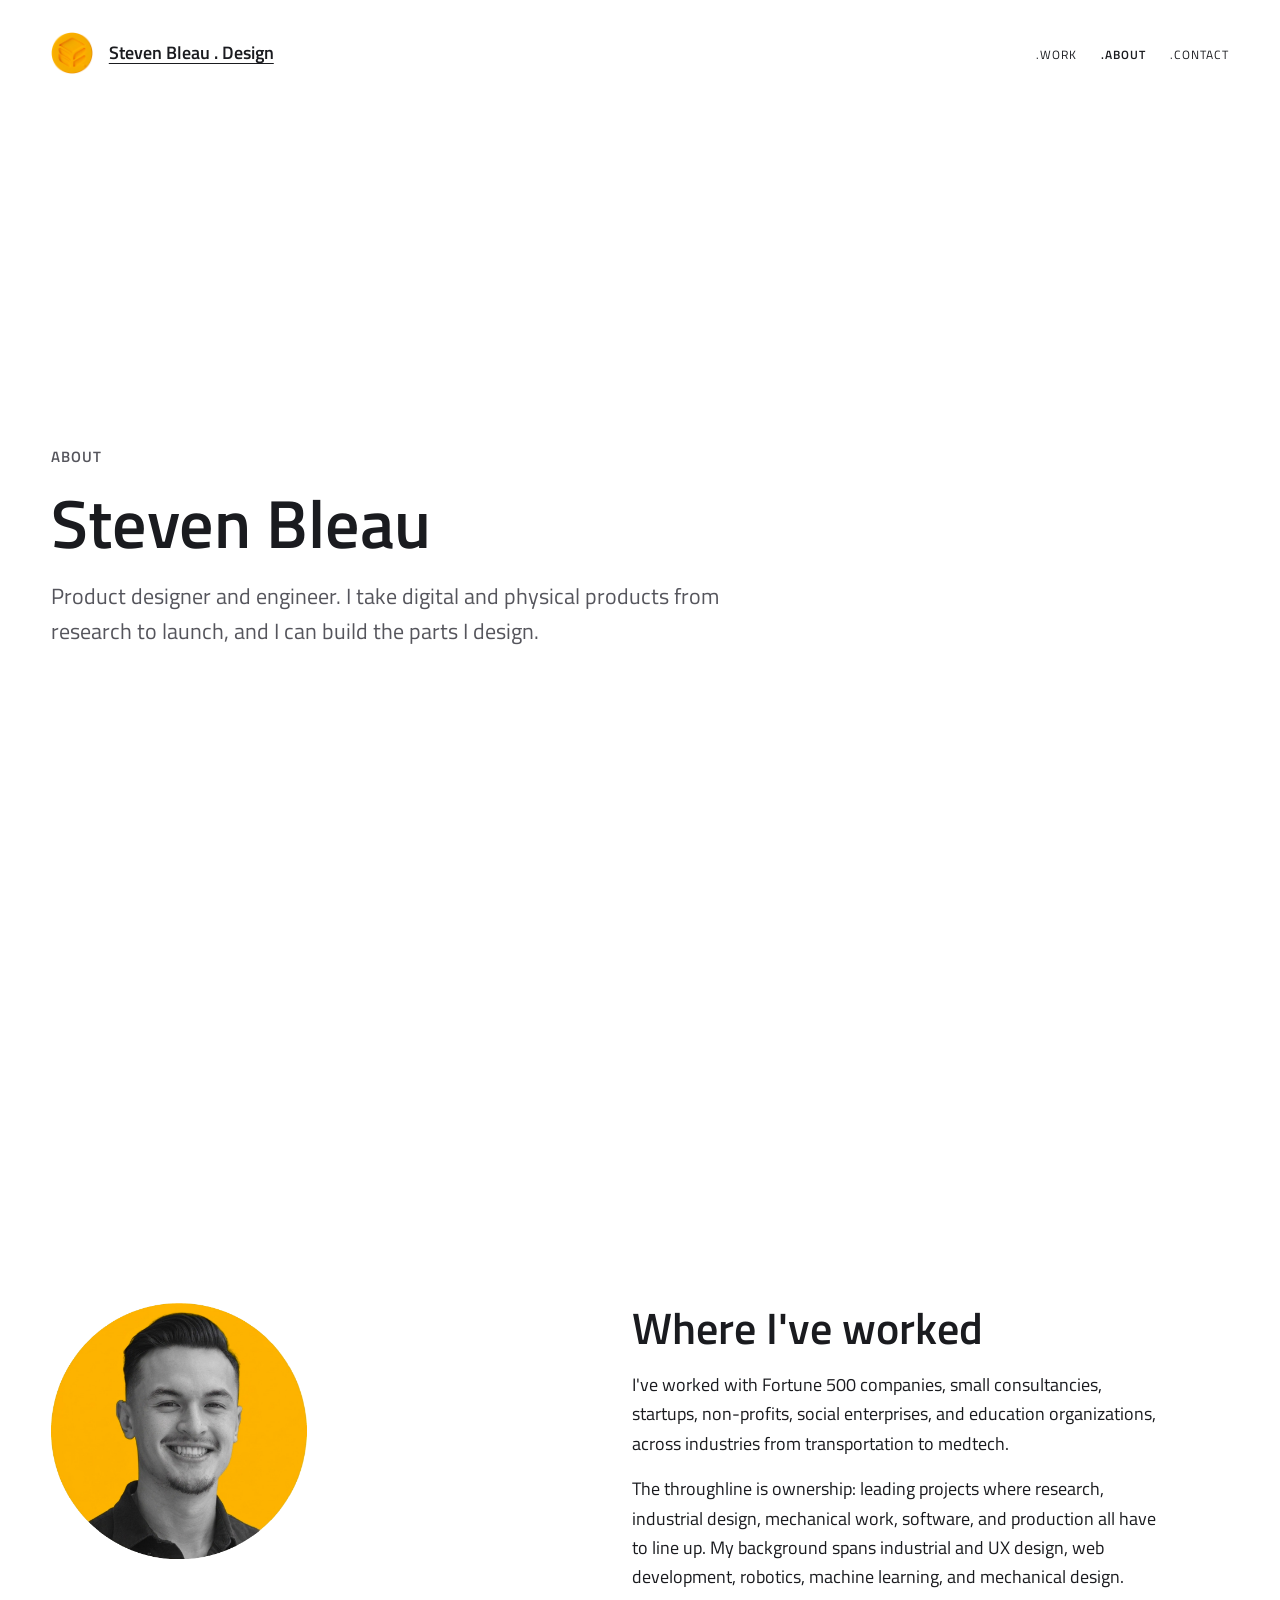
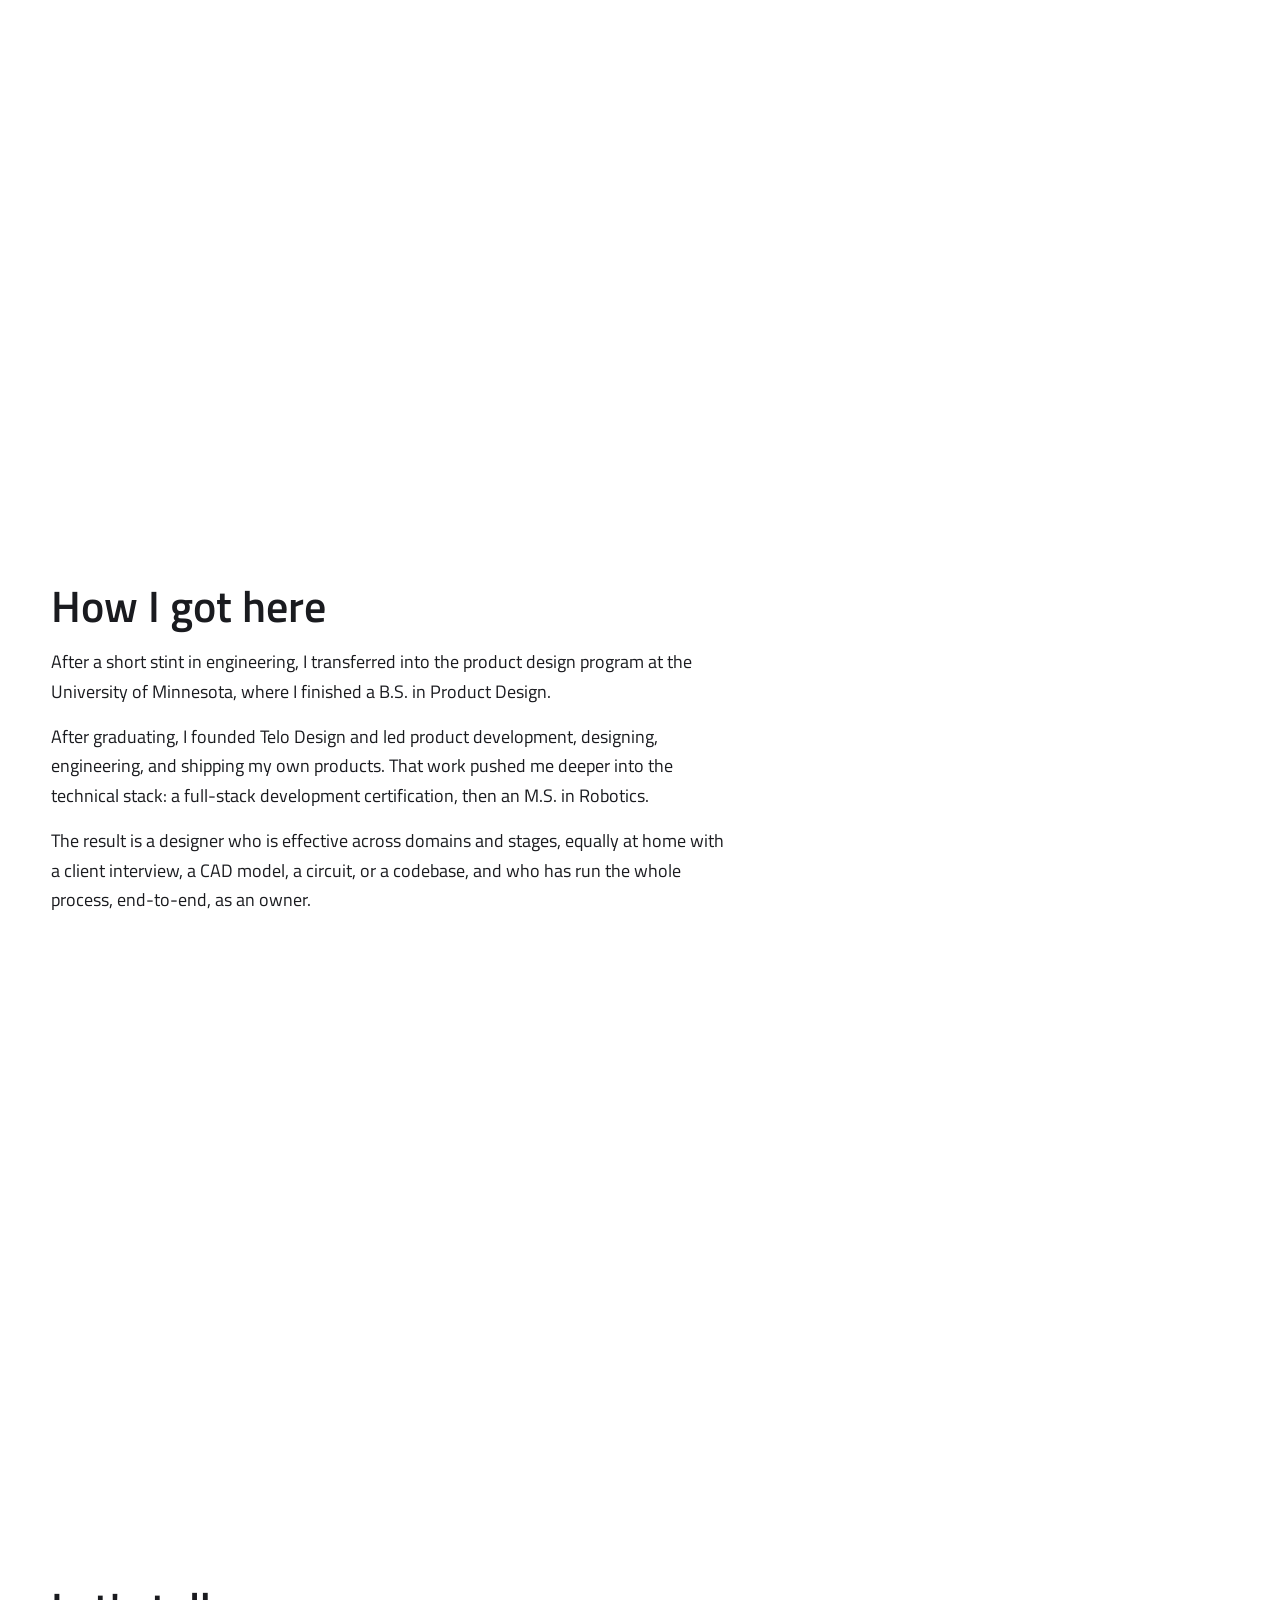
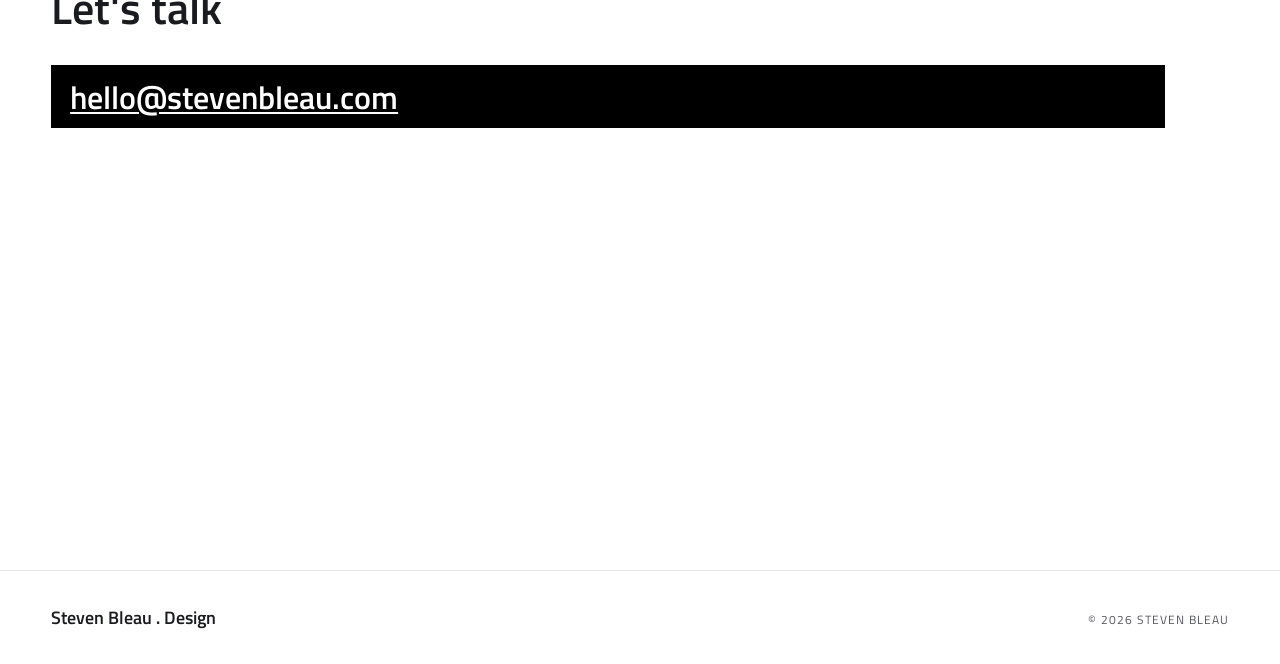
==== commit 0adbc453: "Swap in the new headshot" ====
--- a/work/_archive/about-page/index.html
+++ b/work/_archive/about-page/index.html
@@ -52,7 +52,7 @@
 
       <section aria-labelledby="career-title">
         <div class="split">
-          <img class="portrait" src="../../../assets/ui/headshot.webp" width="994" height="994" loading="lazy"
+          <img class="portrait" src="../../../assets/ui/headshot.webp?v=2" width="450" height="450" loading="lazy"
                alt="Portrait of Steven Bleau">
           <div class="measure">
             <h2 id="career-title">Where I've worked</h2>
--- a/css/style.css
+++ b/css/style.css
@@ -11,6 +11,9 @@
   --fg: #1a1b1f;
   --muted: #55555c;
   --line: #e4e4e6;
+  --line-strong: #85858c; /* control borders: 3:1 on white (WCAG 1.4.11) */
+  /* Soft lift for black chips over imagery (hero portrait and lines, dot labels). */
+  --float-shadow: 0 6px 14px rgba(0, 0, 0, 0.3);
   --block: #000000;      /* solid black panels (typed lines, buttons) */
   --block-fg: #ffffff;
   --gold: #f2a902;       /* only on --block or dark bg, fails AA on white */
@@ -50,6 +53,7 @@
     --fg: #eceae6;
     --muted: #a3a0ab;
     --line: #2c2a32;
+    --line-strong: #706d78; /* 3:1 on --bg and --bg-raised */
     --accent: #eceae6;
   }
 }
@@ -254,6 +258,7 @@
   width: var(--brand-logo-w);
   height: auto;
   flex-shrink: 0;
+  transition: filter 0.25s ease;
 }
 
 .brand-float-text {
@@ -271,7 +276,10 @@
   text-decoration: underline;
   text-decoration-thickness: 0.06em;
   text-underline-offset: 0.08em;
-  transition: max-width 0.35s ease, opacity 0.25s ease, margin-inline-start 0.35s ease, padding 0.35s ease;
+  /* Same lift as the hero lines and dot labels while the wordmark shows;
+     dropped when condensed so the zero-width box leaves no smudge. */
+  box-shadow: var(--float-shadow);
+  transition: max-width 0.35s ease, opacity 0.25s ease, margin-inline-start 0.35s ease, padding 0.35s ease, box-shadow 0.25s ease;
 }
 
 /* Condensed: the wordmark and its box slide out, leaving only the mark. */
@@ -280,6 +288,7 @@
   opacity: 0;
   margin-inline-start: 0;
   padding-inline: 0;
+  box-shadow: none;
 }
 
 /* Hovering the floating mark expands the wordmark back out (same gold-on-black
@@ -291,7 +300,12 @@
   margin-inline-start: 0.6em;
   padding-inline: 0.6em;
   color: var(--gold);
-}
+  box-shadow: var(--float-shadow);
+}
+
+/* The mark lifts on hover too; drop-shadow follows its round outline. */
+.brand-float:hover .brand-float-mark,
+.brand-float:focus-visible .brand-float-mark { filter: drop-shadow(var(--float-shadow)); }
 
 /* Over the hero collage the widget sits on top of the browsing dots. */
 @media (max-width: 75rem) {
@@ -358,13 +372,23 @@
 
 .site-footer { scroll-snap-align: end; }
 
+/* Heights use svh, not dvh: dvh resizes as mobile browser bars slide in and
+   out, which moved the snap points mid-fling (the catch-and-jitter). svh is
+   fixed at the bars-shown height, and equals vh on desktop.
+   Touch keeps mandatory snapping but lets a fast fling carry past a section
+   instead of forcing a stop at every one. */
+@media (pointer: coarse) {
+  .hero-collage,
+  main .wrap > section { scroll-snap-stop: normal; }
+}
+
 main .wrap > section {
   display: flex;
   flex-direction: column;
   justify-content: center;
   justify-content: safe center;
   min-height: 100vh;
-  min-height: 100dvh;
+  min-height: 100svh;
 }
 
 /* ---- Horizontal snap rows ---- */
@@ -413,7 +437,7 @@
   width: 40px;
   height: 6px;
   padding: 0;
-  border: 1px solid var(--line);
+  border: 1px solid var(--line-strong);
   background: transparent;
   border-radius: var(--radius);
   cursor: pointer;
@@ -448,7 +472,7 @@
 @media (min-width: 52rem) and (max-width: 74.99rem) {
   .work-list--h .work-entry > img,
   .work-list--h .work-entry .work-gallery,
-  .work-list--h .work-entry .work-plate { aspect-ratio: auto; height: min(44dvh, 420px); }
+  .work-list--h .work-entry .work-plate { aspect-ratio: auto; height: min(44svh, 420px); }
   .work-list--h .work-entry .work-plate--video { aspect-ratio: auto; }
 }
 
@@ -462,7 +486,7 @@
 
 @media (min-width: 52rem) {
   #about .work-entry { grid-template-columns: minmax(0, 22rem) 1fr; }
-  #about .work-entry > img { width: auto; height: min(38dvh, 21rem); justify-self: end; }
+  #about .work-entry > img { width: auto; height: min(38svh, 21rem); justify-self: end; }
 }
 
 /* Bolded phrases in the bio pop to the foreground so the card scans. */
@@ -492,12 +516,38 @@
   #about .edu-item p:last-child { font-size: 0.9rem; line-height: 1.35; }
 }
 
+/* Mobile: fit the Currently card (media, text, slot pager) on one screen,
+   matching the About compaction. The media is 3:2 of the card width, capped
+   by what the viewport leaves after the text. */
+@media (max-width: 51.99rem) {
+  #currently { padding-block: var(--s3); }
+  #currently h2 { font-size: var(--fs-2); margin-block-end: var(--s2); }
+  #currently .work-list { margin-block-start: var(--s2); }
+  #currently .work-entry { gap: var(--s2); }
+  #currently .work-index { margin-block-end: var(--s1); }
+  #currently .work-snapshot {
+    font-size: 0.9rem;
+    line-height: 1.35;
+    max-width: none;
+    margin-block-end: var(--s2);
+  }
+  #currently .work-plate,
+  #currently .work-gallery {
+    aspect-ratio: auto;
+    height: max(7rem, min(calc((100vw - var(--gutter) * 2 - 2.5rem) * 2 / 3), calc(100svh - 530px)));
+  }
+}
+
 /* Currently on wide screens (MacBook Pro fullscreen): media stacked over text
    in a single card, left-flush at 78% of the column so the ducked next card
    peeks in from the right, the whitespace itself signals "scroll sideways for
-   more". The plate caps at 50dvh so heading + plate + text below all fit one
+   more". The plate caps at 50svh so heading + plate + text below all fit one
    screen without scrolling. */
 @media (min-width: 75rem) {
+  /* The media takes what the viewport leaves after the heading, card text and
+     slot pager (~560px of chrome), capped at 46svh, floored so it never
+     collapses on a short laptop screen. */
+  #currently { --currently-media-h: clamp(10rem, calc(100svh - 560px), 46svh); }
   #currently .work-list--h {
     --item-w: 78%;
     padding-inline: 0;
@@ -507,8 +557,8 @@
   /* Explicit height, not aspect-ratio + max-height: the latter makes the
      box shrink its width to height x 3/2 when capped, leaving the plate a
      narrow island instead of the full card width. */
-  #currently .work-plate { aspect-ratio: auto; height: min(46dvh, calc(100dvh - 470px)); }
-  #currently .work-gallery { aspect-ratio: auto; height: min(46dvh, calc(100dvh - 470px)); }
+  #currently .work-plate,
+  #currently .work-gallery { aspect-ratio: auto; height: var(--currently-media-h); }
   #currently .work-snapshot { max-width: 72ch; }
 }
 
@@ -528,7 +578,7 @@
   --tile-gap: 5px;
   position: relative;
   height: 100vh;
-  height: 100dvh;
+  height: 100svh;
   overflow: hidden;
   padding-block: 0;
 }
@@ -583,7 +633,8 @@
 }
 
 .collage img,
-.collage video {
+.collage video,
+.collage canvas {
   display: block;
   width: 100%;
   height: 100%;
@@ -593,7 +644,102 @@
 .collage video { background: #000; }
 
 html.js .collage img,
-html.js .collage video { cursor: pointer; }
+html.js .collage video,
+html.js .collage canvas { cursor: pointer; }
+
+/* Hover hint that shots open: the caption title slides up as a black chip.
+   Mouse only; touch visitors get the same cue from the modal on first tap. */
+@media (hover: hover) {
+  html.js .collage .tile[data-title]::before {
+    content: attr(data-title);
+    position: absolute;
+    inset-inline-start: 0.5rem;
+    inset-block-end: 0.5rem;
+    z-index: 1;
+    max-width: calc(100% - 1rem);
+    overflow: hidden;
+    white-space: nowrap;
+    text-overflow: ellipsis;
+    background: var(--block);
+    color: var(--block-fg);
+    font-size: var(--fs-label);
+    font-weight: 600;
+    letter-spacing: 1px;
+    text-transform: uppercase;
+    padding: 0.3em 0.6em;
+    opacity: 0;
+    transform: translateY(4px);
+    transition: opacity 0.2s ease, transform 0.2s ease;
+    pointer-events: none;
+  }
+  html.js .collage .tile[data-title]:hover::before {
+    opacity: 1;
+    transform: none;
+  }
+}
+
+/* Keyboard focus on a tile: black ring with a gold core, drawn over the
+   media so it reads on light and dark shots alike. */
+.collage .tile { position: relative; }
+.collage .tile:focus-visible { outline: none; }
+.collage .tile:focus-visible::after {
+  content: "";
+  position: absolute;
+  inset: 0;
+  border: 3px solid var(--block);
+  box-shadow: inset 0 0 0 3px var(--gold), inset 0 0 0 6px var(--block);
+  pointer-events: none;
+}
+
+/* Pause/play for gallery motion (hero) and the card videos: small black
+   squares, white glyph, gold on hover/focus. aria-pressed swaps the glyph. */
+.hero-pause,
+.video-pause {
+  position: absolute;
+  z-index: 4;
+  display: grid;
+  place-items: center;
+  width: 2.25rem;
+  height: 2.25rem;
+  padding: 0;
+  border: 0;
+  border-radius: var(--radius);
+  background: var(--block);
+  color: var(--block-fg);
+  cursor: pointer;
+  box-shadow: 0 4px 10px rgba(0, 0, 0, 0.3);
+}
+
+.hero-pause svg,
+.video-pause svg { width: 0.875rem; height: 0.875rem; fill: currentColor; }
+
+.hero-pause:hover,
+.hero-pause:focus-visible,
+.video-pause:hover,
+.video-pause:focus-visible { color: var(--gold); }
+
+.hero-pause:focus-visible,
+.video-pause:focus-visible { outline: 2px solid var(--gold); outline-offset: 2px; }
+
+.hero-pause .i-play,
+.video-pause .i-play,
+.hero-pause[aria-pressed="true"] .i-pause,
+.video-pause[aria-pressed="true"] .i-pause { display: none; }
+
+.hero-pause[aria-pressed="true"] .i-play,
+.video-pause[aria-pressed="true"] .i-play { display: block; }
+
+/* Bottom-left of the hero, just above the scrollbar track. */
+.hero-pause {
+  inset-inline-start: var(--gutter);
+  inset-block-end: calc(var(--s1) + 10px + var(--s1));
+}
+
+/* Bottom-right of the video plate (the brand chip holds bottom-left). */
+.video-pause {
+  inset-block-end: 1rem;
+  inset-inline-end: 1rem;
+}
 
 /* ---- Gallery post modal (Instagram-style) ---- */
 .post-modal {
@@ -642,6 +788,10 @@
   max-height: 90vh;
   object-fit: contain;
 }
+
+/* The base img { display: block } outranks the UA's [hidden] rule, which left
+   the last opened shot stacked above a video post. Hide the unused slot. */
+.post-media [hidden] { display: none; }
 
 .post-caption {
   display: flex;
@@ -725,8 +875,6 @@
   --type-fs: calc(var(--tile-w) * 0.1867);
   --portrait-w: calc(var(--type-fs) * 3.8);
   --portrait-gap: calc(var(--tile-w) * 0.07);
-  /* Soft shadow on the portrait and lines so they float above the gallery. */
-  --float-shadow: 0 6px 14px rgba(0, 0, 0, 0.3);
   gap: var(--portrait-gap);
 }
 
@@ -842,6 +990,7 @@
 .dot-nav a:focus-visible span {
   max-width: 14em;
   padding-inline: 0.5em;
+  box-shadow: var(--float-shadow);
 }
 
 /* Touch (no hover to catch, and the proximity loop skips touch): a tap
@@ -851,6 +1000,7 @@
 .dot-nav a:active span {
   max-width: 14em;
   padding-inline: 0.5em;
+  box-shadow: var(--float-shadow);
 }
 
 /* Gallery pairing (js/main.js sets/removes the attribute): while the hero
@@ -918,9 +1068,10 @@
   box-shadow: inset 0 0 0 2px var(--gold), var(--float-shadow);
 }
 
+/* Six blinks (under 5s, WCAG 2.2.2), then the cursor rests solid. */
 .cursor::after {
   content: "|";
-  animation: blink 0.8s infinite;
+  animation: blink 0.8s 6;
 }
 
 @keyframes blink {
@@ -1051,6 +1202,69 @@
   object-fit: cover;
 }
 
+/* A linked tile fills its grid cell like a bare one; the shot stays put and
+   the cursor plus focus ring mark it as a link. */
+.work-gallery-link {
+  display: block;
+  min-height: 0;
+  overflow: hidden;
+}
+
+.work-gallery-link:focus-visible { outline-offset: -3px; }
+
+/* Link cue, same black-chip language as the gallery titles: a small arrow
+   chip always sits in the corner (touch has no hover), and on hover/focus it
+   opens out to "Read the story". */
+.work-gallery-link { position: relative; container-type: inline-size; }
+
+/* The Telo video plate links out the same way: the link fills the plate, the
+   video fills the link, and the pause button sits beside it on the plate. */
+.work-plate-link {
+  position: absolute;
+  inset: 0;
+  container-type: inline-size;
+}
+
+.work-plate-link:focus-visible { outline-offset: -3px; }
+
+.work-gallery-link::after,
+.work-plate-link::after {
+  content: "\2197";
+  position: absolute;
+  inset-inline-start: 0.5rem;
+  inset-block-end: 0.5rem;
+  z-index: 1;
+  max-width: calc(100% - 1rem);
+  overflow: hidden;
+  white-space: nowrap;
+  background: var(--block);
+  color: var(--block-fg);
+  font-size: var(--fs-label);
+  font-weight: 600;
+  letter-spacing: 1px;
+  text-transform: uppercase;
+  padding: 0.3em 0.6em;
+  pointer-events: none;
+}
+
+.work-gallery-link:hover::after,
+.work-gallery-link:focus-visible::after,
+.work-plate-link:hover::after,
+.work-plate-link:focus-visible::after { color: var(--gold); }
+
+/* Plate chip bottom-left like the photo chips, lined up with the pause button
+   (logo moved top-left to make room). */
+.work-plate-link::after { inset-block-end: 1rem; inset-inline-start: 1rem; }
+
+/* The words only fit on wider photos (phones and tablets run ~90-100px per
+   photo, the label needs ~135px); narrower ones keep the arrow, turning gold. */
+@container (min-width: 10rem) {
+  .work-gallery-link:hover::after,
+  .work-gallery-link:focus-visible::after { content: "Read the story \2197"; }
+  .work-plate-link:hover::after,
+  .work-plate-link:focus-visible::after { content: "Watch the video \2197"; }
+}
+
 /* Logo plate: stands in for a cover image on gated entries. */
 .work-plate {
   display: grid;
@@ -1089,7 +1303,7 @@
 
 .work-plate--video .work-plate-logo {
   position: absolute;
-  inset-block-end: 1rem;
+  inset-block-start: 1rem;
   inset-inline-start: 1rem;
   width: min(9rem, 46%);
   max-width: none;
@@ -1122,8 +1336,6 @@
   margin-inline-start: -0.6em; /* optically align text with the column edge */
 }
 
-.work-entry:hover .block,
-.work-entry:focus-visible .block { color: var(--gold); }
 
 .work-snapshot {
   display: block;
@@ -1353,7 +1565,13 @@
 .gated:focus { outline: none; }
 
 /* ---- Footer / contact / next-nav ---- */
-.contact h2 { margin-block-end: var(--s1); }
+.contact h2 { margin-block-end: var(--s2); }
+
+.contact-lede {
+  color: var(--muted);
+  max-width: 52ch;
+  margin: 0;
+}
 
 .contact .big-link {
   display: inline-block;
@@ -1382,9 +1600,11 @@
 .contact-form {
   display: grid;
   gap: var(--s2);
+  /* width: 100% so the flex-column section doesn't shrink it to its content;
+     left edge stays on the heading's line. */
+  width: 100%;
   max-width: 40rem;
-  margin-inline: auto;
-  margin-block-start: var(--s2);
+  margin-block-start: var(--s3);
 }
 
 .contact-form-row {
@@ -1409,7 +1629,7 @@
   font: inherit;
   color: var(--fg);
   background: var(--bg);
-  border: 1px solid var(--line);
+  border: 1px solid var(--line-strong);
   border-radius: var(--radius);
   padding: 0.65rem 0.8rem;
 }
@@ -1446,9 +1666,19 @@
 .contact-status {
   margin: 0;
   min-height: 1em;
-  font-size: var(--fs--1);
-  color: var(--muted);
-}
+  font-weight: 600;
+  color: var(--fg);
+}
+
+/* Sent: a solid confirmation block in the site's black-box language. */
+.contact-status.is-sent {
+  justify-self: start;
+  background: var(--block);
+  color: var(--block-fg);
+  padding: 0.4em 0.8em;
+}
+
+.contact-status.is-sent::before { content: "\2713\00a0"; color: var(--gold); }
 
 .next-nav {
   display: grid;
